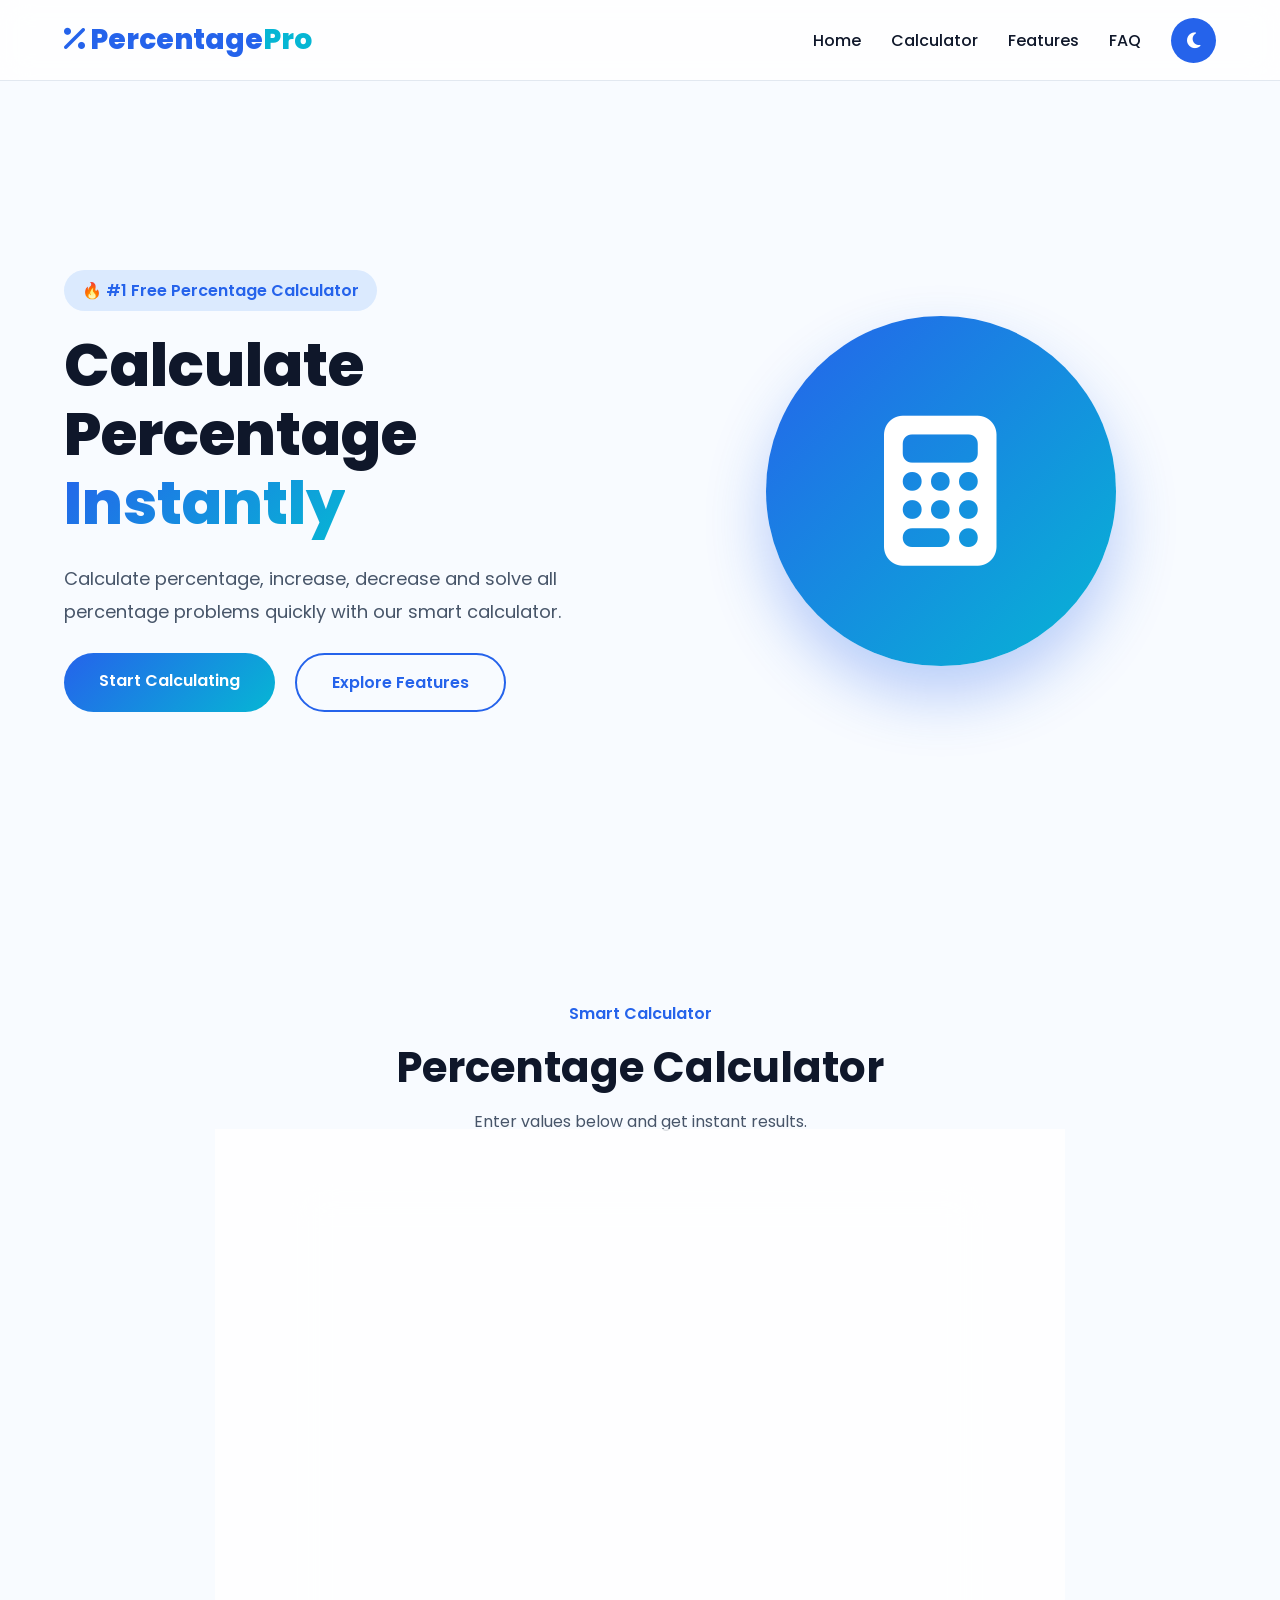
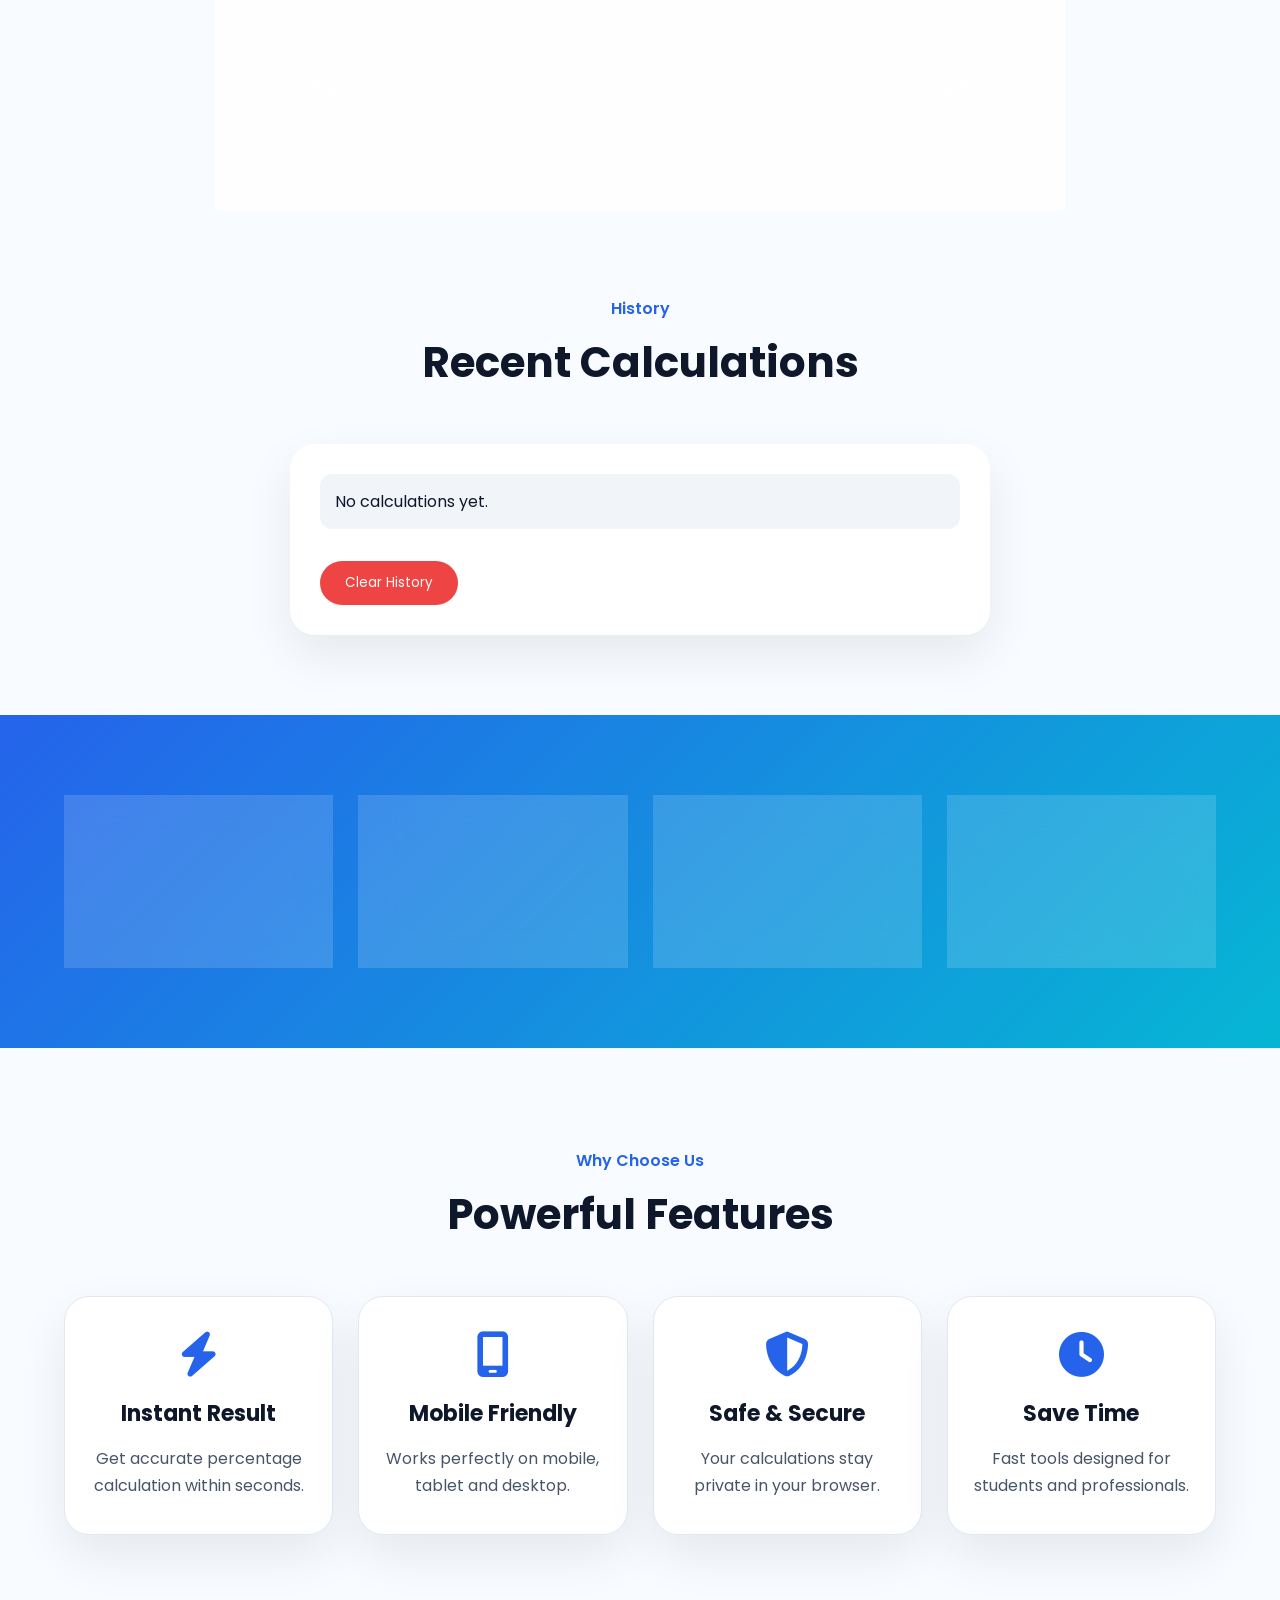
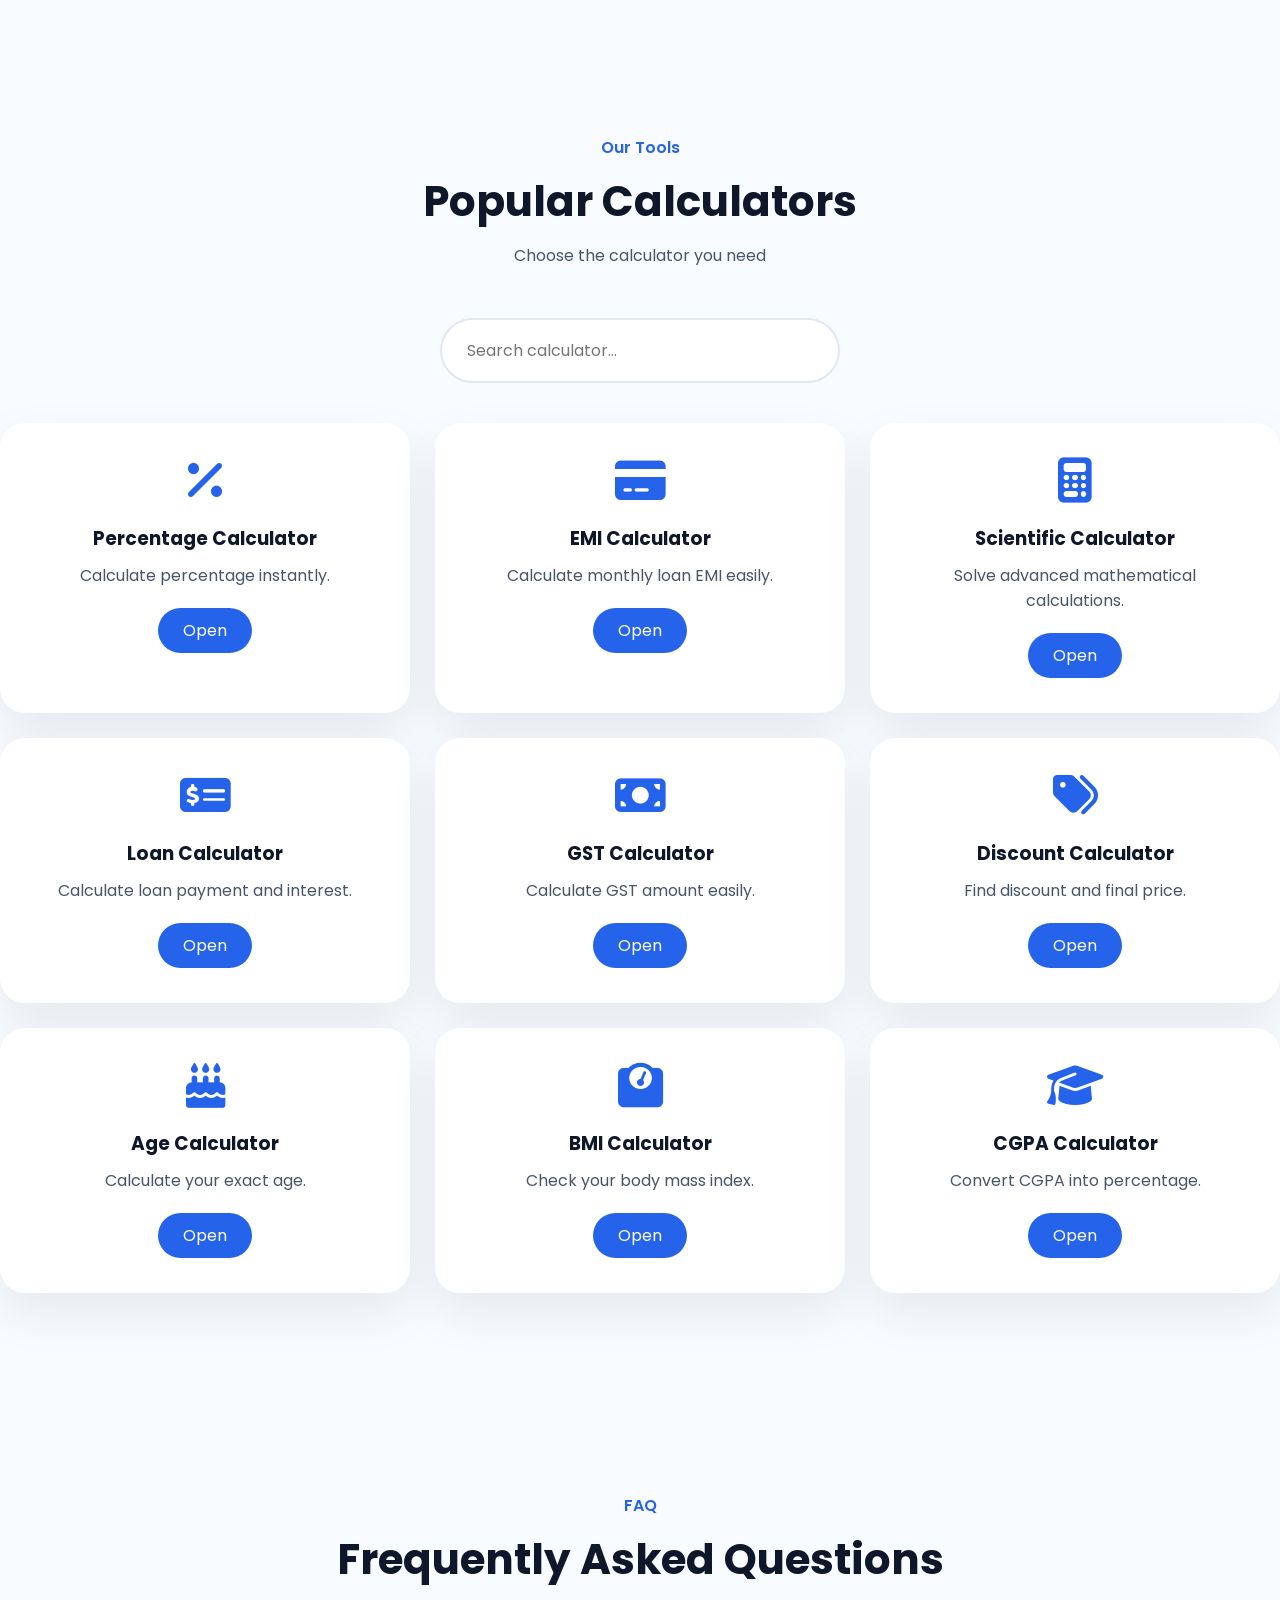
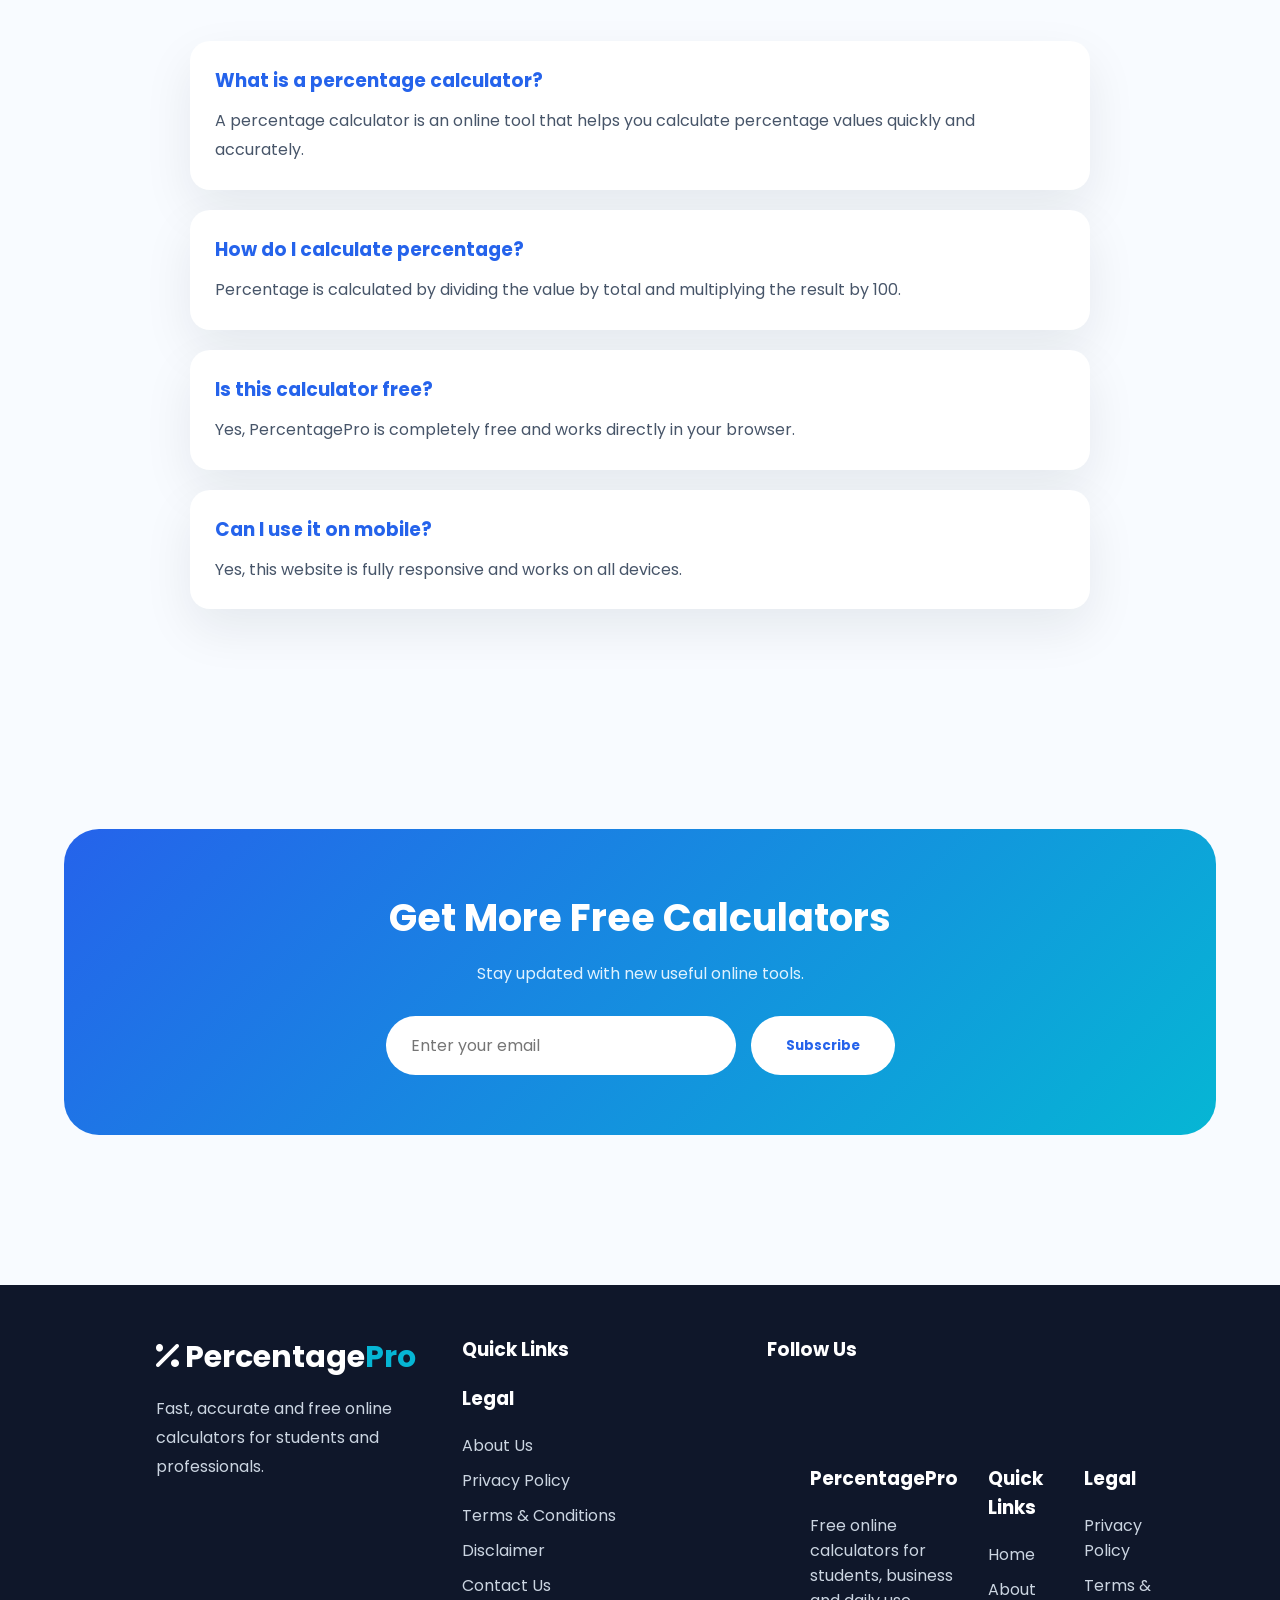
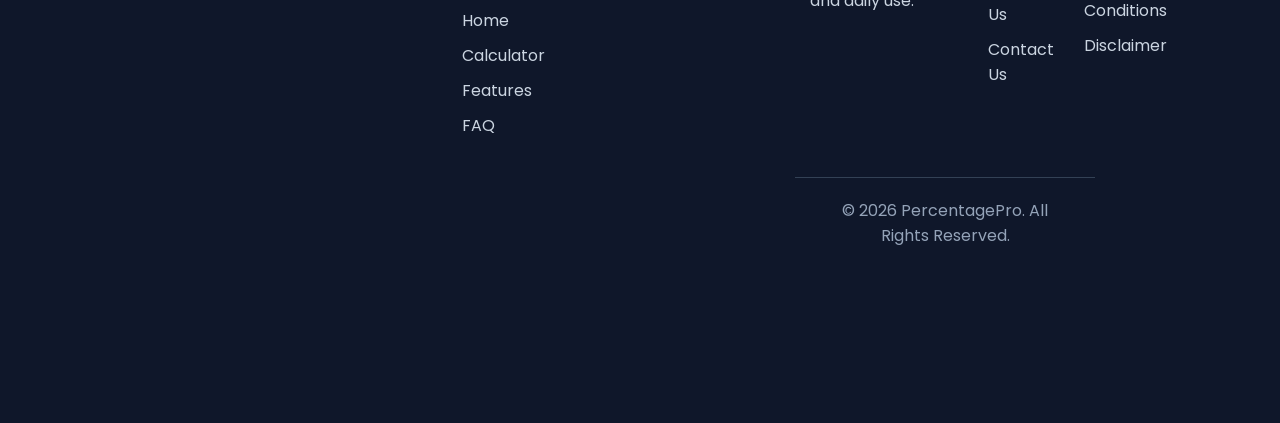
==== index.html @ 2018b249 "Add files via upload" ====
<!DOCTYPE html>
<html lang="en">

<head>
<meta property="og:title" content="PercentagePro - Free Online Calculators">


<meta property="og:description" content="Calculate percentage, GST, EMI, BMI, Age and more online calculators for free.">


<meta property="og:type" content="website">


<meta property="og:url" content="https://yourwebsite.com">


<meta property="og:image" content="logo.png">
<meta charset="UTF-8">

<meta name="viewport" content="width=device-width, initial-scale=1.0">

<title>
Percentage Calculator Pro - Calculate Percentage Easily
</title>

<meta name="description" content="Free online calculators including Percentage Calculator, GST Calculator, EMI Calculator, BMI Calculator, Age Calculator and more. Calculate instantly with PercentagePro.">


<meta name="keywords" content="percentage calculator, gst calculator, discount calculator, age calculator, bmi calculator, cgpa calculator, emi calculator, loan calculator">


<meta name="author" content="PercentagePro">


<meta name="robots" content="index, follow">

<meta name="description" content="
Free online percentage calculator to calculate percentage,
increase, decrease and more. Fast, accurate and easy to use.
">

<meta name="keywords" content="
percentage calculator,
percentage increase calculator,
percentage decrease calculator,
marks percentage calculator
">

<link rel="stylesheet" href="style.css">


<!-- Font Awesome -->

<link rel="stylesheet"
href="https://cdnjs.cloudflare.com/ajax/libs/font-awesome/6.7.2/css/all.min.css">


</head>


<body>


<!-- ======================
        NAVBAR
======================= -->


<header>

<nav class="navbar">


<div class="logo">

<i class="fa-solid fa-percent"></i>

Percentage<span>Pro</span>

</div>


<div class="nav-links">

<a href="#home">Home</a>

<a href="#calculator">Calculator</a>

<a href="#features">Features</a>

<a href="#faq">FAQ</a>


<button id="themeBtn">

<i class="fa-solid fa-moon"></i>

</button>


</div>


</nav>

</header>



<!-- ======================
        HERO
======================= -->


<section class="hero" id="home">


<div class="hero-content">


<div class="badge">

🔥 #1 Free Percentage Calculator

</div>


<h1>

Calculate Percentage
<span>
Instantly
</span>

</h1>


<p>

Calculate percentage, increase, decrease and
solve all percentage problems quickly with our
smart calculator.

</p>


<div class="hero-buttons">


<a href="#calculator" class="primary-btn">

Start Calculating

</a>


<a href="#features" class="secondary-btn">

Explore Features

</a>


</div>


</div>



<div class="hero-image">


<div class="calculator-icon">

<i class="fa-solid fa-calculator"></i>

</div>


</div>


</section>

<!-- ======================
        CALCULATOR SECTION
======================= -->


<section class="calculator-section" id="calculator">


<div class="section-title">

<span>
Smart Calculator
</span>

<h2>
Percentage Calculator
</h2>

<p>
Enter values below and get instant results.
</p>

</div>



<div class="calculator-card">


<div class="input-box">


<label>
What is
</label>


<input type="number" id="percent" placeholder="Enter percentage">


<label>
% of
</label>


<input type="number" id="number" placeholder="Enter number">


</div>



<div class="calc-buttons">


<button id="calculateBtn">

Calculate

</button>


<button id="clearBtn">

Clear

</button>


</div>



<div class="result-box">


<h3>
Your Result
</h3>


<div id="result">

0

</div>


<div class="result-actions">


<button id="copyBtn">

<i class="fa-solid fa-copy"></i>

Copy

</button>


<button id="shareBtn">

<i class="fa-solid fa-share-nodes"></i>

Share

</button>


</div>


</div>


</div>


</section>


<section class="history-section">

    <div class="section-title">

        <span>History</span>

        <h2>Recent Calculations</h2>

    </div>


    <div class="history-box">

        <ul id="historyList">
            <li>No calculations yet.</li>
        </ul>


        <button id="clearHistoryBtn">
            Clear History
        </button>

    </div>

</section>


<!-- ======================
        STATS SECTION
======================= -->


<section class="stats">


<div class="stats-container">


<div class="stat-card">


<h2>
1M+
</h2>

<p>
Calculations Done
</p>


</div>




<div class="stat-card">


<h2>
99.9%
</h2>


<p>
Accuracy
</p>


</div>





<div class="stat-card">


<h2>
24/7
</h2>


<p>
Available
</p>


</div>



<div class="stat-card">


<h2>
100%
</h2>


<p>
Free
</p>


</div>


</div>


</section>





<!-- ======================
        FEATURES
======================= -->


<section class="features" id="features">


<div class="section-title">


<span>
Why Choose Us
</span>


<h2>
Powerful Features
</h2>


</div>




<div class="feature-grid">


<div class="feature-card">


<i class="fa-solid fa-bolt"></i>


<h3>
Instant Result
</h3>


<p>
Get accurate percentage calculation within seconds.
</p>


</div>





<div class="feature-card">


<i class="fa-solid fa-mobile-screen"></i>


<h3>
Mobile Friendly
</h3>


<p>
Works perfectly on mobile, tablet and desktop.
</p>


</div>





<div class="feature-card">


<i class="fa-solid fa-shield-halved"></i>


<h3>
Safe & Secure
</h3>


<p>
Your calculations stay private in your browser.
</p>


</div>




<div class="feature-card">


<i class="fa-solid fa-clock"></i>


<h3>
Save Time
</h3>


<p>
Fast tools designed for students and professionals.
</p>


</div>


</div>


</section>

<section class="tools-section">

<div class="section-title">

<span>Our Tools</span>

<h2>Popular Calculators</h2>

<p>Choose the calculator you need</p>

</div>


<div class="search-box">

<input 
type="text" 
id="searchInput"
placeholder="Search calculator..."
>


</div>



<div class="calculator-grid">


<div class="tool-card">

<i class="fa-solid fa-percent"></i>

<h3>Percentage Calculator</h3>

<p>Calculate percentage instantly.</p>

<a href="index.html">Open</a>

</div>

<!-- EMI Calculator -->

<div class="tool-card">

<i class="fa-solid fa-credit-card"></i>

<h3>
EMI Calculator
</h3>

<p>
Calculate monthly loan EMI easily.
</p>

<a href="emi.html">
Open
</a>

</div>



<!-- Scientific Calculator -->

<div class="tool-card">

<i class="fa-solid fa-calculator"></i>

<h3>
Scientific Calculator
</h3>

<p>
Solve advanced mathematical calculations.
</p>

<a href="scientific.html">
Open
</a>

</div>




<!-- Loan Calculator -->

<div class="tool-card">

<i class="fa-solid fa-money-check-dollar"></i>

<h3>
Loan Calculator
</h3>

<p>
Calculate loan payment and interest.
</p>

<a href="loan.html">
Open
</a>

</div>


<div class="tool-card">

<i class="fa-solid fa-money-bill"></i>

<h3>GST Calculator</h3>

<p>Calculate GST amount easily.</p>

<a href="gst.html">Open</a>

</div>



<div class="tool-card">

<i class="fa-solid fa-tags"></i>

<h3>Discount Calculator</h3>

<p>Find discount and final price.</p>

<a href="discount.html">Open</a>

</div>



<div class="tool-card">

<i class="fa-solid fa-cake-candles"></i>

<h3>Age Calculator</h3>

<p>Calculate your exact age.</p>

<a href="https://karan86512.github.io/Age-Calculator-Pro/">Open</a>

</div>



<div class="tool-card">

<i class="fa-solid fa-weight-scale"></i>

<h3>BMI Calculator</h3>

<p>Check your body mass index.</p>

<a href="bmi.html">Open</a>

</div>



<div class="tool-card">

<i class="fa-solid fa-graduation-cap"></i>

<h3>CGPA Calculator</h3>

<p>Convert CGPA into percentage.</p>

<a href="cgpa.html">Open</a>

</div>


</div>


</section>
<!-- ======================
        FAQ SECTION
======================= -->

<section class="faq" id="faq">


<div class="section-title">

<span>
FAQ
</span>

<h2>
Frequently Asked Questions
</h2>

</div>



<div class="faq-container">


<div class="faq-item">

<h3>
What is a percentage calculator?
</h3>

<p>
A percentage calculator is an online tool that helps you
calculate percentage values quickly and accurately.
</p>

</div>




<div class="faq-item">

<h3>
How do I calculate percentage?
</h3>

<p>
Percentage is calculated by dividing the value by total
and multiplying the result by 100.
</p>

</div>




<div class="faq-item">

<h3>
Is this calculator free?
</h3>

<p>
Yes, PercentagePro is completely free and works directly
in your browser.
</p>

</div>




<div class="faq-item">

<h3>
Can I use it on mobile?
</h3>

<p>
Yes, this website is fully responsive and works on all devices.
</p>

</div>


</div>


</section>





<!-- ======================
        NEWSLETTER
======================= -->


<section class="newsletter">


<div class="newsletter-box">


<h2>
Get More Free Calculators
</h2>


<p>
Stay updated with new useful online tools.
</p>


<div class="newsletter-form">


<input type="email" placeholder="Enter your email">


<button>
Subscribe
</button>


</div>


</div>


</section>





<!-- ======================
        FOOTER
======================= -->


<footer>


<div class="footer-container">



<div class="footer-brand">


<h2>

<i class="fa-solid fa-percent"></i>

Percentage<span>Pro</span>

</h2>


<p>

Fast, accurate and free online calculators
for students and professionals.

</p>


</div>





<div class="footer-links">


<h3>
Quick Links
</h3>

<div class="footer-links">

<h3>
Legal
</h3>

<a href="about.html">
About Us
</a>

<a href="privacy.html">
Privacy Policy
</a>

<a href="terms.html">
Terms & Conditions
</a>

<a href="disclaimer.html">
Disclaimer
</a>

<a href="contact.html">
Contact Us
</a>

</div>

<a href="#home">
Home
</a>


<a href="#calculator">
Calculator
</a>


<a href="#features">
Features
</a>


<a href="#faq">
FAQ
</a>


</div>





<div class="footer-links">


<h3>
Follow Us
</h3>


<footer>


<div class="footer-container">


<div class="footer-about">


<h3>
PercentagePro
</h3>


<p>
Free online calculators for students,
business and daily use.
</p>


</div>




<div class="footer-links">


<h3>
Quick Links
</h3>


<a href="index.html">
Home
</a>


<a href="about.html">
About Us
</a>


<a href="contact.html">
Contact Us
</a>


</div>




<div class="footer-links">


<h3>
Legal
</h3>


<a href="privacy.html">
Privacy Policy
</a>


<a href="terms.html">
Terms & Conditions
</a>


<a href="disclaimer.html">
Disclaimer
</a>


</div>



</div>




<div class="copyright">


<p>

© 2026 PercentagePro. All Rights Reserved.

</p>


</div>



</footer>





<script src="script.js"></script>


</body>

</html>
---- style.css ----
/* ===================================
   PercentagePro V2
   Premium Style Sheet
=================================== */


/* Google Font */

@import url('https://fonts.googleapis.com/css2?family=Poppins:wght@400;500;600;700;800&display=swap');



/* Reset */

*{

    margin:0;
    padding:0;
    box-sizing:border-box;
    font-family:'Poppins',sans-serif;

}



html{

    scroll-behavior:smooth;

}



body{

    background:#f8fbff;
    color:#0f172a;
    overflow-x:hidden;

}



:root{

    --primary:#2563eb;
    --secondary:#06b6d4;
    --accent:#8b5cf6;

    --dark:#0f172a;

    --white:#ffffff;

    --light:#f8fbff;

    --text:#475569;

    --shadow:
    0 20px 50px rgba(15,23,42,.08);

}



/* Container */

.navbar,
.hero,
.calculator-section,
.stats-container,
.features,
.faq,
.newsletter,
.footer-container{

    width:90%;
    max-width:1200px;
    margin:auto;

}



/* Links */

a{

    text-decoration:none;

}



/* ===============================
        NAVBAR
================================ */


header{

    position:sticky;
    top:0;
    z-index:999;

    background:rgba(255,255,255,.8);

    backdrop-filter:blur(15px);

    border-bottom:1px solid #e2e8f0;

}



.navbar{

    height:80px;

    display:flex;

    justify-content:space-between;

    align-items:center;

}



.logo{

    font-size:28px;

    font-weight:800;

    color:var(--primary);

}



.logo span{

    color:var(--secondary);

}



.nav-links{

    display:flex;

    align-items:center;

    gap:30px;

}



.nav-links a{

    color:var(--dark);

    font-weight:500;

    transition:.3s;

}



.nav-links a:hover{

    color:var(--primary);

}



#themeBtn{

    width:45px;

    height:45px;

    border-radius:50%;

    border:none;

    background:var(--primary);

    color:white;

    cursor:pointer;

    font-size:18px;

}



/* ===============================
        HERO SECTION
================================ */


.hero{

    min-height:calc(100vh - 80px);

    display:grid;

    grid-template-columns:1fr 1fr;

    align-items:center;

    gap:50px;

}



.badge{

    display:inline-block;

    padding:8px 18px;

    background:#dbeafe;

    color:var(--primary);

    border-radius:50px;

    font-weight:600;

    margin-bottom:20px;

}



.hero h1{

    font-size:60px;

    line-height:1.15;

    font-weight:800;

}



.hero h1 span{

    background:linear-gradient(
        135deg,
        var(--primary),
        var(--secondary)
    );

    -webkit-background-clip:text;

    color:transparent;

}



.hero p{

    margin:25px 0;

    color:var(--text);

    font-size:18px;

    line-height:1.8;

}



.hero-buttons{

    display:flex;

    gap:20px;

}



.primary-btn,
.secondary-btn{

    padding:15px 35px;

    border-radius:50px;

    font-weight:600;

    transition:.3s;

}



.primary-btn{

    background:linear-gradient(
        135deg,
        var(--primary),
        var(--secondary)
    );

    color:white;

}



.secondary-btn{

    border:2px solid var(--primary);

    color:var(--primary);

}



.primary-btn:hover,
.secondary-btn:hover{

    transform:translateY(-5px);

}



/* Calculator Icon */


.calculator-icon{

    width:350px;

    height:350px;

    margin:auto;

    border-radius:50%;

    display:flex;

    align-items:center;

    justify-content:center;

    background:
    linear-gradient(
        135deg,
        #2563eb,
        #06b6d4
    );

    box-shadow:
    0 30px 60px rgba(37,99,235,.3);

    animation:float 4s infinite ease-in-out;

}



.calculator-icon i{

    font-size:150px;

    color:white;

}



@keyframes float{

    50%{

        transform:translateY(-20px);

    }

}


/* ===================================
      CALCULATOR SECTION
=================================== */


.calculator-section{

    padding:100px 0;

}



.section-title{

    text-align:center;

    margin-bottom:50px;

}



.section-title span{

    color:var(--primary);

    font-weight:600;

}



.section-title h2{

    font-size:42px;

    margin:10px 0;

}



.section-title p{

    color:var(--text);

}





/* Calculator Card */


.calculator-card{

    max-width:700px;

    margin:auto;

    padding:40px;

    background:rgba(255,255,255,.8);

    backdrop-filter:blur(20px);

    border-radius:30px;

    box-shadow:var(--shadow);

    border:1px solid #e2e8f0;

}





.input-box{

    display:flex;

    align-items:center;

    gap:15px;

    flex-wrap:wrap;

}



.input-box label{

    font-size:18px;

    font-weight:600;

}





.input-box input{

    flex:1;

    min-width:200px;

    padding:18px;

    border-radius:15px;

    border:2px solid #e2e8f0;

    outline:none;

    font-size:16px;

    transition:.3s;

}





.input-box input:focus{

    border-color:var(--primary);

    box-shadow:0 0 0 4px rgba(37,99,235,.15);

}





/* Calculator Buttons */


.calc-buttons{

    display:flex;

    gap:20px;

    margin-top:30px;

}



.calc-buttons button{

    flex:1;

    padding:16px;

    border:none;

    border-radius:15px;

    font-size:16px;

    font-weight:600;

    cursor:pointer;

    transition:.3s;

}





#calculateBtn{

    background:linear-gradient(
        135deg,
        var(--primary),
        var(--secondary)
    );

    color:white;

}





#clearBtn{

    background:#e2e8f0;

    color:var(--dark);

}





.calc-buttons button:hover{

    transform:translateY(-4px);

}





/* ===============================
        RESULT BOX
================================ */


.result-box{

    margin-top:40px;

    text-align:center;

    padding:30px;

    background:#f1f8ff;

    border-radius:25px;

}





.result-box h3{

    color:var(--text);

    margin-bottom:15px;

}





#result{

    font-size:55px;

    font-weight:800;

    color:var(--primary);

}





/* Result Buttons */


.result-actions{

    display:flex;

    justify-content:center;

    gap:15px;

    margin-top:25px;

}





.result-actions button{

    padding:13px 25px;

    border:none;

    border-radius:50px;

    color:white;

    font-weight:600;

    cursor:pointer;

    transition:.3s;

}





#copyBtn{

    background:#2563eb;

}





#shareBtn{

    background:#22c55e;

}





.result-actions button:hover{

    transform:translateY(-5px);

    box-shadow:0 10px 25px rgba(0,0,0,.15);

}





/* ===============================
        STATS SECTION
================================ */


.stats{

    padding:80px 0;

    background:
    linear-gradient(
        135deg,
        #2563eb,
        #06b6d4
    );

}



.stats-container{

    display:grid;

    grid-template-columns:
    repeat(4,1fr);

    gap:25px;

}





.stat-card{

    text-align:center;

    color:white;

    padding:35px;

    background:rgba(255,255,255,.15);

    backdrop-filter:blur(15px);

    border-radius:25px;

}





.stat-card h2{

    font-size:45px;

}





.stat-card p{

    margin-top:10px;

    color:#e0f2fe;

}

/* ===================================
        FEATURES SECTION
=================================== */


.features{

    padding:100px 0;

}



.feature-grid{

    display:grid;

    grid-template-columns:
    repeat(4,1fr);

    gap:25px;

}





.feature-card{

    background:white;

    padding:35px 25px;

    text-align:center;

    border-radius:25px;

    box-shadow:var(--shadow);

    transition:.35s;

    border:1px solid #e2e8f0;

}





.feature-card:hover{

    transform:translateY(-10px);

}





.feature-card i{

    font-size:45px;

    color:var(--primary);

    margin-bottom:20px;

}





.feature-card h3{

    margin-bottom:15px;

    font-size:22px;

}





.feature-card p{

    color:var(--text);

    line-height:1.7;

}





/* ===================================
        FAQ SECTION
=================================== */


.faq{

    padding:100px 0;

    background:#f8fbff;

}





.faq-container{

    max-width:900px;

    margin:auto;

}





.faq-item{

    background:white;

    padding:25px;

    margin-bottom:20px;

    border-radius:20px;

    box-shadow:var(--shadow);

    transition:.3s;

}





.faq-item:hover{

    transform:translateX(8px);

}





.faq-item h3{

    color:var(--primary);

    margin-bottom:12px;

}





.faq-item p{

    color:var(--text);

    line-height:1.8;

}





/* ===================================
        NEWSLETTER
=================================== */


.newsletter{

    padding:100px 0;

}





.newsletter-box{

    background:

    linear-gradient(
        135deg,
        #2563eb,
        #06b6d4
    );

    color:white;

    padding:60px;

    border-radius:35px;

    text-align:center;

}





.newsletter-box h2{

    font-size:38px;

    margin-bottom:15px;

}





.newsletter-box p{

    margin-bottom:30px;

    color:#e0f2fe;

}





.newsletter-form{

    display:flex;

    justify-content:center;

    gap:15px;

    flex-wrap:wrap;

}





.newsletter-form input{

    width:350px;

    max-width:100%;

    padding:17px 25px;

    border:none;

    border-radius:50px;

    outline:none;

    font-size:16px;

}





.newsletter-form button{

    padding:17px 35px;

    border:none;

    border-radius:50px;

    background:white;

    color:var(--primary);

    font-weight:700;

    cursor:pointer;

}





.newsletter-form button:hover{

    transform:translateY(-3px);

}

/* ===================================
        FOOTER
=================================== */


footer{

    background:#0f172a;

    color:white;

    padding-top:70px;

}



.footer-container{

    display:grid;

    grid-template-columns:
    repeat(3,1fr);

    gap:40px;

    padding-bottom:50px;

}





.footer-brand h2{

    font-size:30px;

    margin-bottom:15px;

}



.footer-brand span{

    color:#06b6d4;

}



.footer-brand p{

    color:#cbd5e1;

    line-height:1.8;

}





.footer-links h3{

    margin-bottom:20px;

}





.footer-links a{

    display:block;

    color:#cbd5e1;

    margin-bottom:12px;

    transition:.3s;

}





.footer-links a:hover{

    color:white;

    transform:translateX(5px);

}





.social{

    display:flex;

    gap:15px;

}





.social a{

    width:45px;

    height:45px;

    border-radius:50%;

    display:flex;

    align-items:center;

    justify-content:center;

    background:#1e293b;

    color:white;

    transition:.3s;

}





.social a:hover{

    background:var(--primary);

    transform:translateY(-5px);

}





.copyright{

    text-align:center;

    padding:25px;

    border-top:1px solid #1e293b;

    color:#94a3b8;

}





/* ===================================
        DARK MODE
=================================== */


body.dark{

    background:#020617;

    color:white;

}



body.dark header{

    background:rgba(2,6,23,.85);

}



body.dark .nav-links a{

    color:white;

}



body.dark .calculator-card,

body.dark .feature-card,

body.dark .faq-item{

    background:#1e293b;

    border-color:#334155;

}



body.dark .section-title h2,

body.dark .feature-card h3,

body.dark .faq-item h3{

    color:white;

}



body.dark .feature-card p,

body.dark .faq-item p{

    color:#cbd5e1;

}



body.dark .result-box{

    background:#172554;

}



body.dark input{

    background:#0f172a;

    color:white;

    border-color:#334155;

}





/* ===================================
        RESPONSIVE DESIGN
=================================== */


@media(max-width:1000px){


.hero{

    grid-template-columns:1fr;

    text-align:center;

}



.hero-buttons{

    justify-content:center;

}



.feature-grid{

    grid-template-columns:
    repeat(2,1fr);

}



.stats-container{

    grid-template-columns:
    repeat(2,1fr);

}


.footer-container{

    grid-template-columns:1fr 1fr;

}



}





@media(max-width:650px){



.navbar{

    height:auto;

    padding:20px 0;

    flex-direction:column;

    gap:20px;

}



.nav-links{

    flex-wrap:wrap;

    justify-content:center;

}



.hero h1{

    font-size:38px;

}



.calculator-icon{

    width:250px;

    height:250px;

}



.calculator-icon i{

    font-size:100px;

}



.input-box{

    flex-direction:column;

}



.input-box input{

    width:100%;

}



.calc-buttons{

    flex-direction:column;

}



#result{

    font-size:40px;

}



.feature-grid,

.stats-container,

.footer-container{

    grid-template-columns:1fr;

}



.newsletter-box{

    padding:35px 20px;

}



.newsletter-box h2{

    font-size:28px;

}


}

.history-section{

    padding:80px 0;

}


.history-box{

    max-width:700px;

    margin:auto;

    background:white;

    padding:30px;

    border-radius:25px;

    box-shadow:var(--shadow);

}


#historyList{

    list-style:none;

}


#historyList li{

    padding:15px;

    margin-bottom:12px;

    background:#f1f5f9;

    border-radius:12px;

}


#clearHistoryBtn{

    margin-top:20px;

    padding:12px 25px;

    border:none;

    border-radius:50px;

    background:#ef4444;

    color:white;

    cursor:pointer;

}

.tools-section{

    padding:100px 0;

}


.search-box{

    text-align:center;

    margin-bottom:40px;

}


#searchInput{

    width:400px;

    max-width:90%;

    padding:18px 25px;

    border-radius:50px;

    border:2px solid #e2e8f0;

    outline:none;

    font-size:16px;

}



.calculator-grid{

    display:grid;

    grid-template-columns:
    repeat(3,1fr);

    gap:25px;

}



.tool-card{

    background:white;

    padding:35px;

    text-align:center;

    border-radius:25px;

    box-shadow:var(--shadow);

    transition:.3s;

}



.tool-card:hover{

    transform:translateY(-10px);

}



.tool-card i{

    font-size:45px;

    color:var(--primary);

}



.tool-card h3{

    margin:20px 0 10px;

}



.tool-card p{

    color:var(--text);

}



.tool-card a{

    display:inline-block;

    margin-top:20px;

    padding:10px 25px;

    border-radius:50px;

    background:var(--primary);

    color:white;

}

select{

    flex:1;

    min-width:200px;

    padding:18px;

    border-radius:15px;

    border:2px solid #e2e8f0;

    font-size:16px;

}


.result-box p{

    font-size:20px;

    margin:15px;

    color:var(--text);

}


.result-box span{

    font-weight:700;

    color:var(--primary);

}

.result-box p{

    margin:15px 0;

    font-size:20px;

}


.result-box span{

    color:var(--primary);

    font-weight:700;

}

#ageResult{

    font-size:30px;

    font-weight:700;

    color:var(--primary);

}

#bmiResult{

    font-size:55px;

    font-weight:800;

    color:var(--primary);

}


#bmiStatus{

    font-size:20px;

    font-weight:600;

}

#percentageResult{

    font-size:45px;

    font-weight:800;

    color:var(--primary);

}

.result-box p{

    font-size:20px;

    margin:15px 0;

}


.result-box span{

    color:var(--primary);

    font-weight:700;

}

.scientific-card{

    max-width:420px;

    margin:auto;

    background:white;

    padding:30px;

    border-radius:25px;

    box-shadow:var(--shadow);

}



#display{

    width:100%;

    padding:20px;

    font-size:30px;

    margin-bottom:20px;

    border-radius:15px;

    border:2px solid #e2e8f0;

    text-align:right;

}



.scientific-buttons{

    display:grid;

    grid-template-columns:repeat(4,1fr);

    gap:15px;

}



.scientific-buttons button{

    padding:18px;

    border:none;

    border-radius:15px;

    background:#2563eb;

    color:white;

    font-size:18px;

    cursor:pointer;

}



.scientific-buttons button:hover{

    transform:scale(1.05);

}

.result-box span{

    color:var(--primary);

    font-weight:700;

}

footer{

    background:#0f172a;

    color:white;

    padding:50px 8%;

    margin-top:50px;

}



.footer-container{

    display:grid;

    grid-template-columns:
    repeat(3,1fr);

    gap:30px;

}



.footer-links a{

    display:block;

    color:#cbd5e1;

    margin:10px 0;

}



.footer-links a:hover{

    color:white;

}



.footer-about p{

    color:#cbd5e1;

}



.copyright{

    text-align:center;

    margin-top:30px;

    padding-top:20px;

    border-top:1px solid #334155;

}

@media(max-width:768px){

.footer-container{

    grid-template-columns:1fr;

}


.nav-links{

    flex-direction:column;

}

}
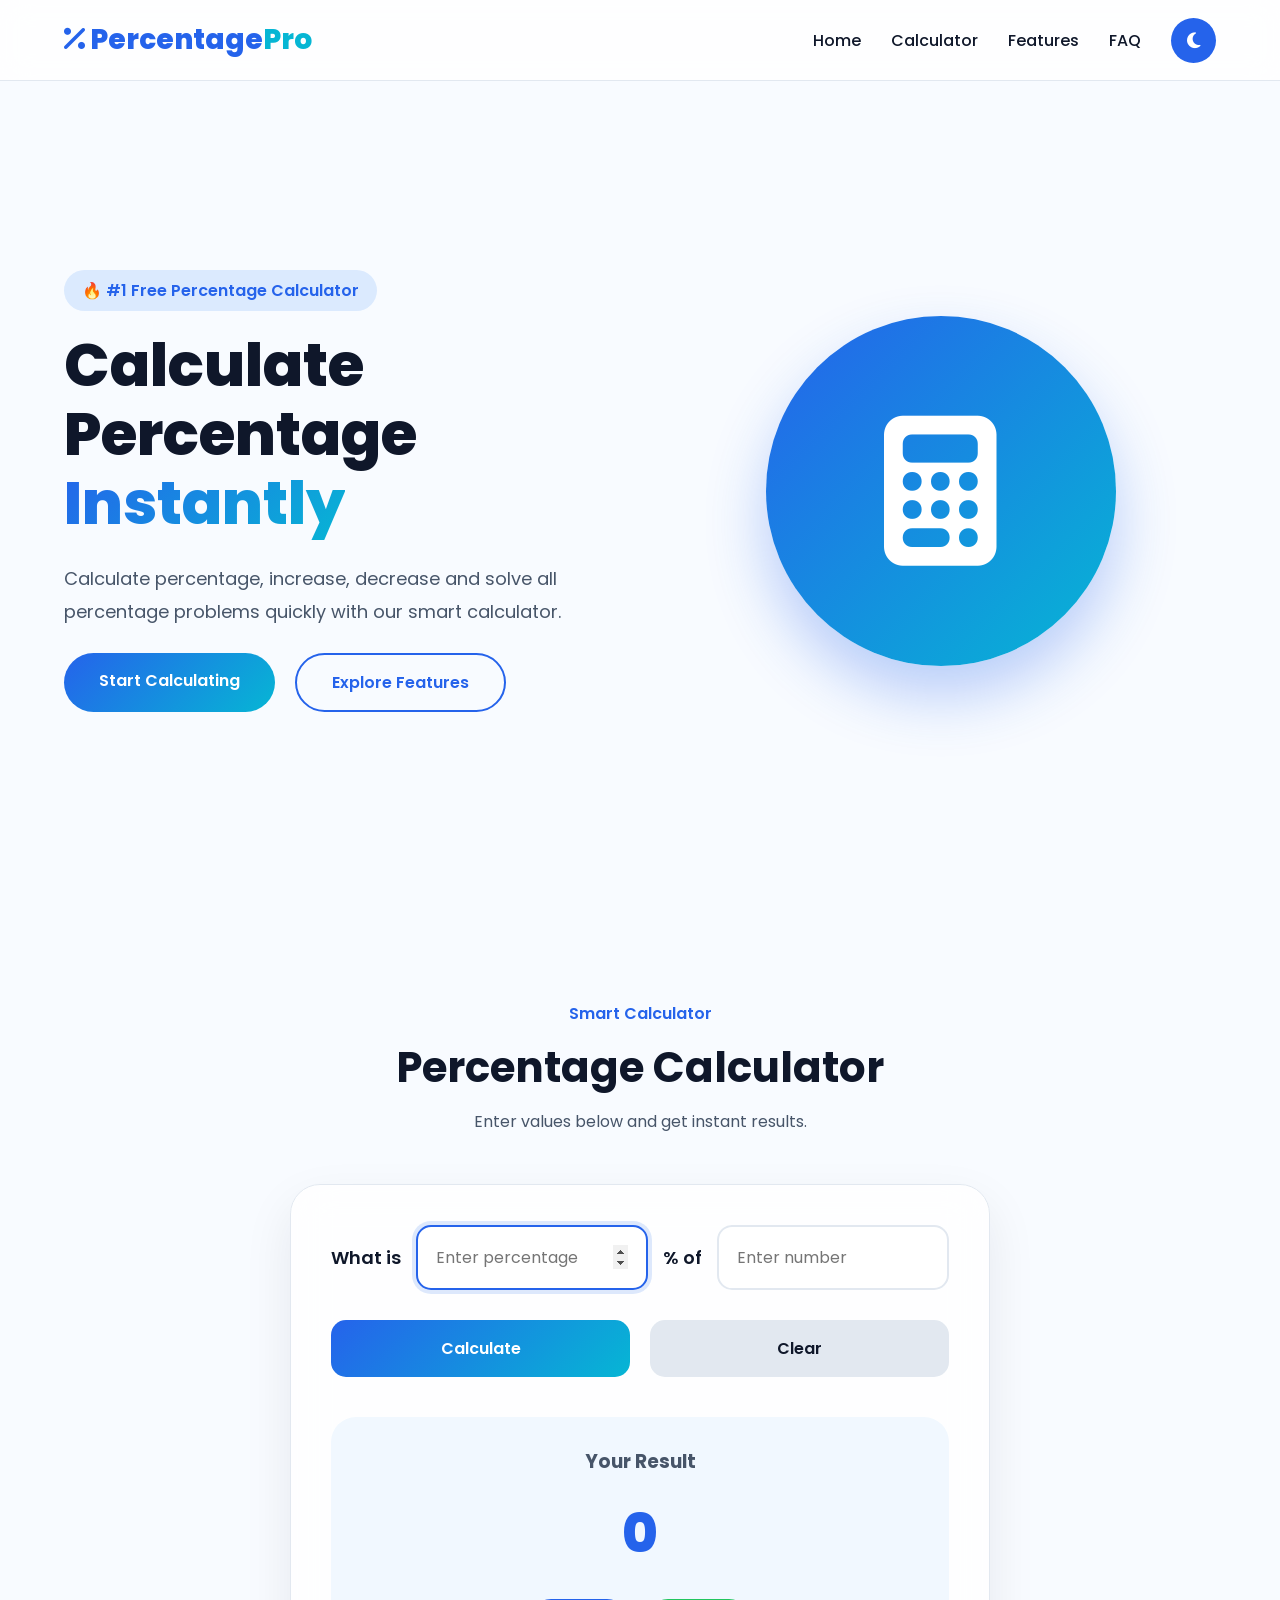
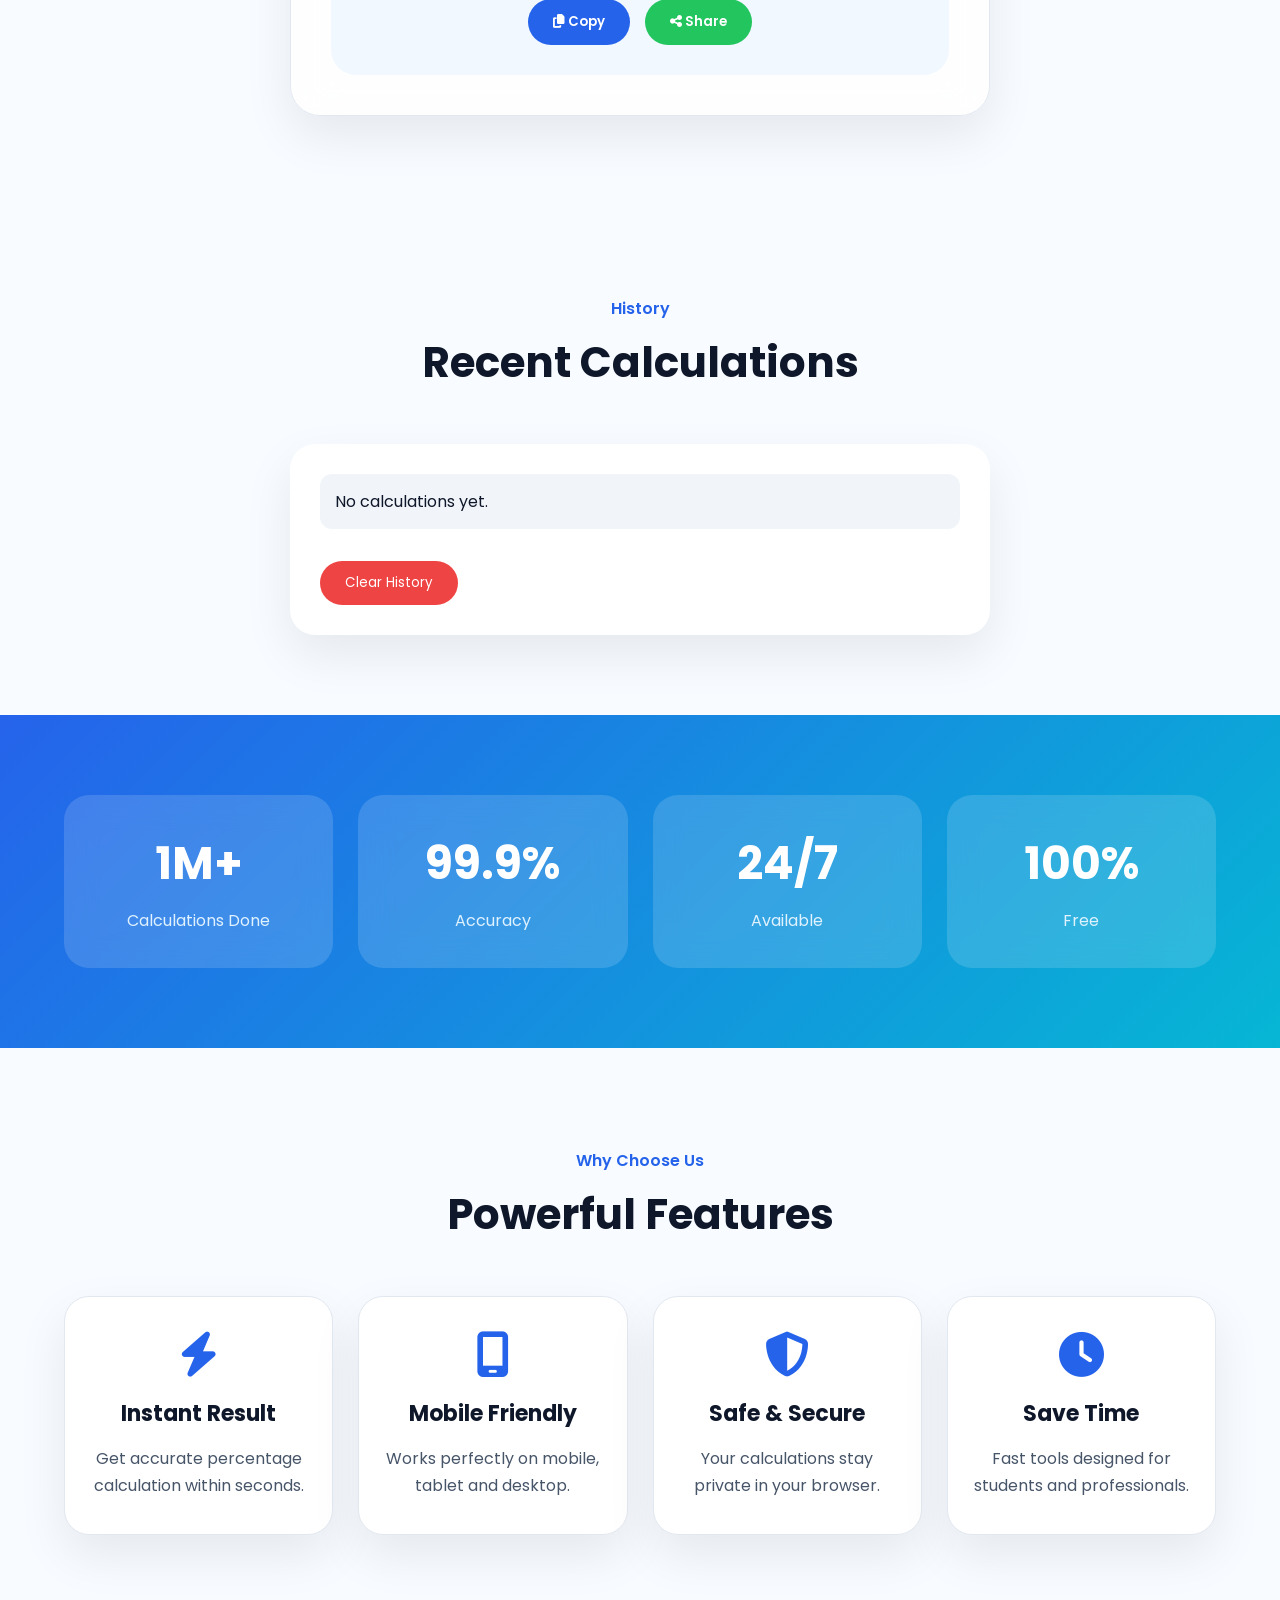
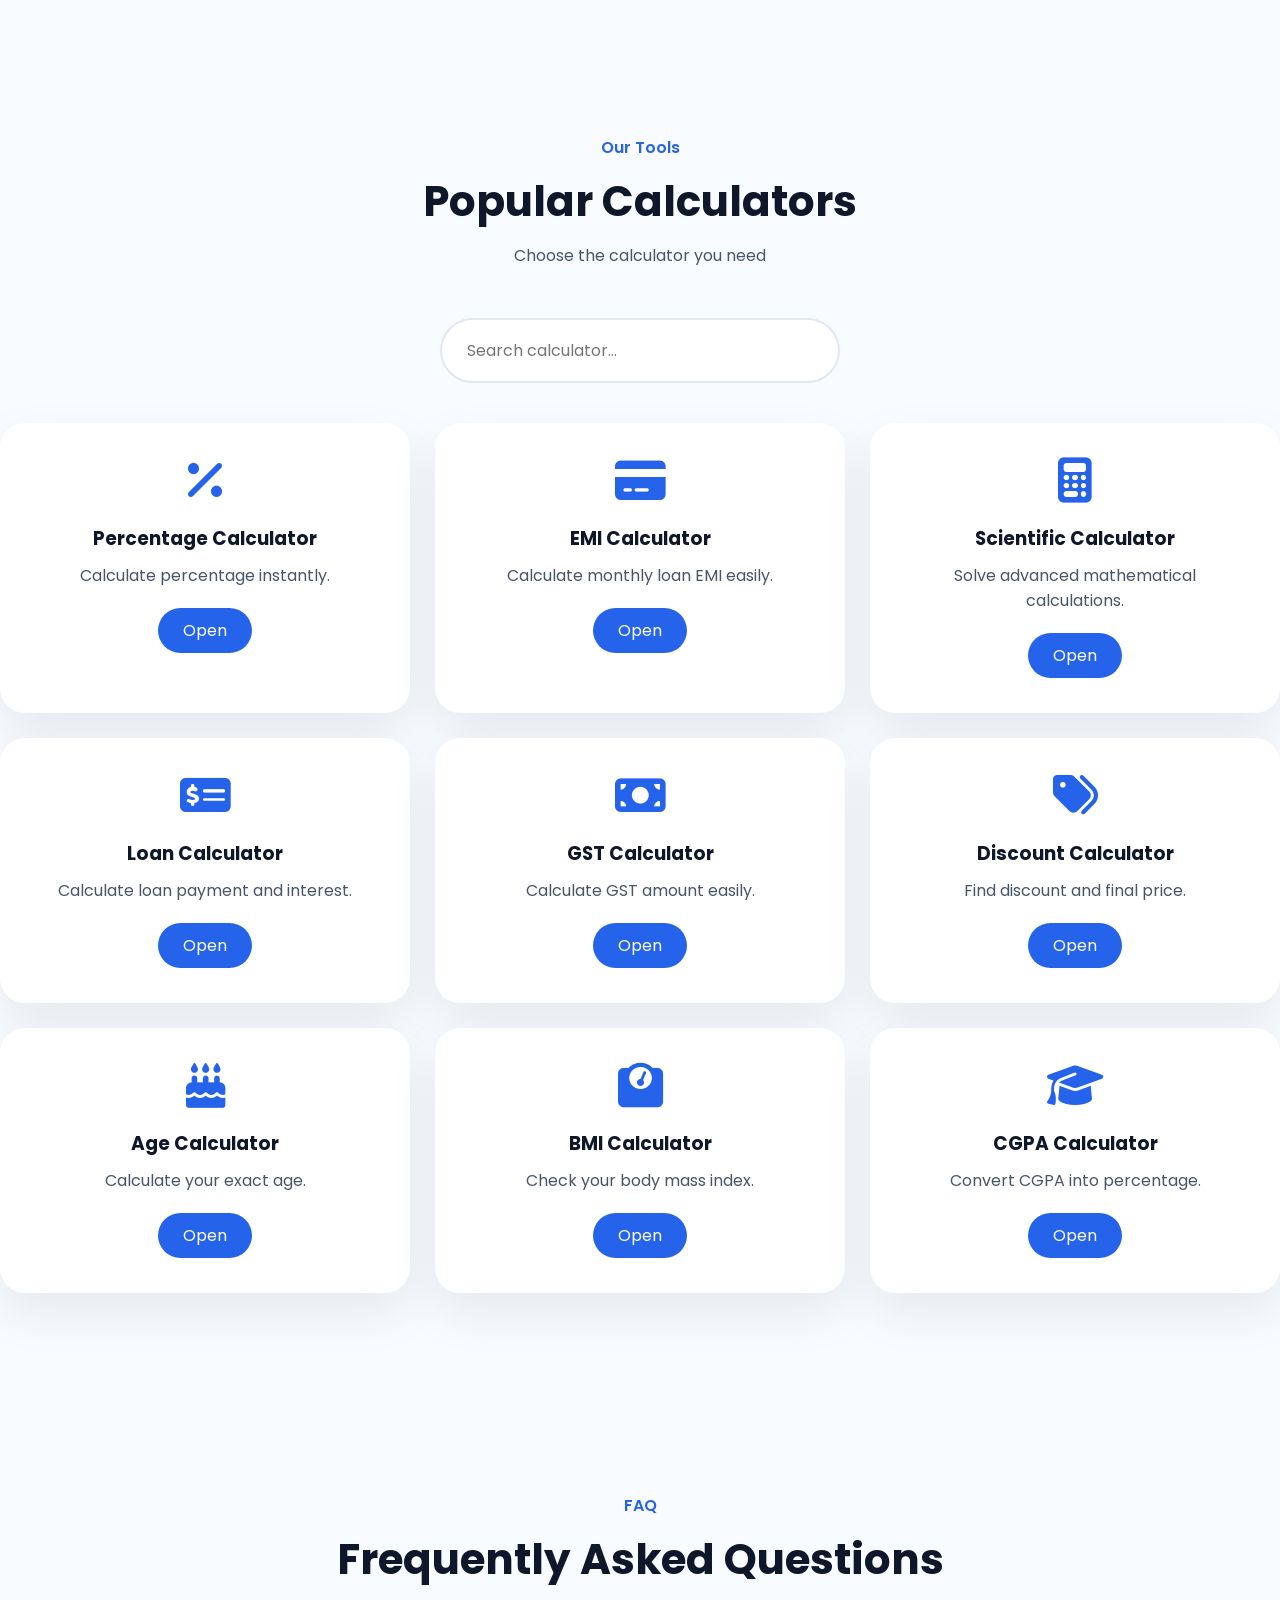
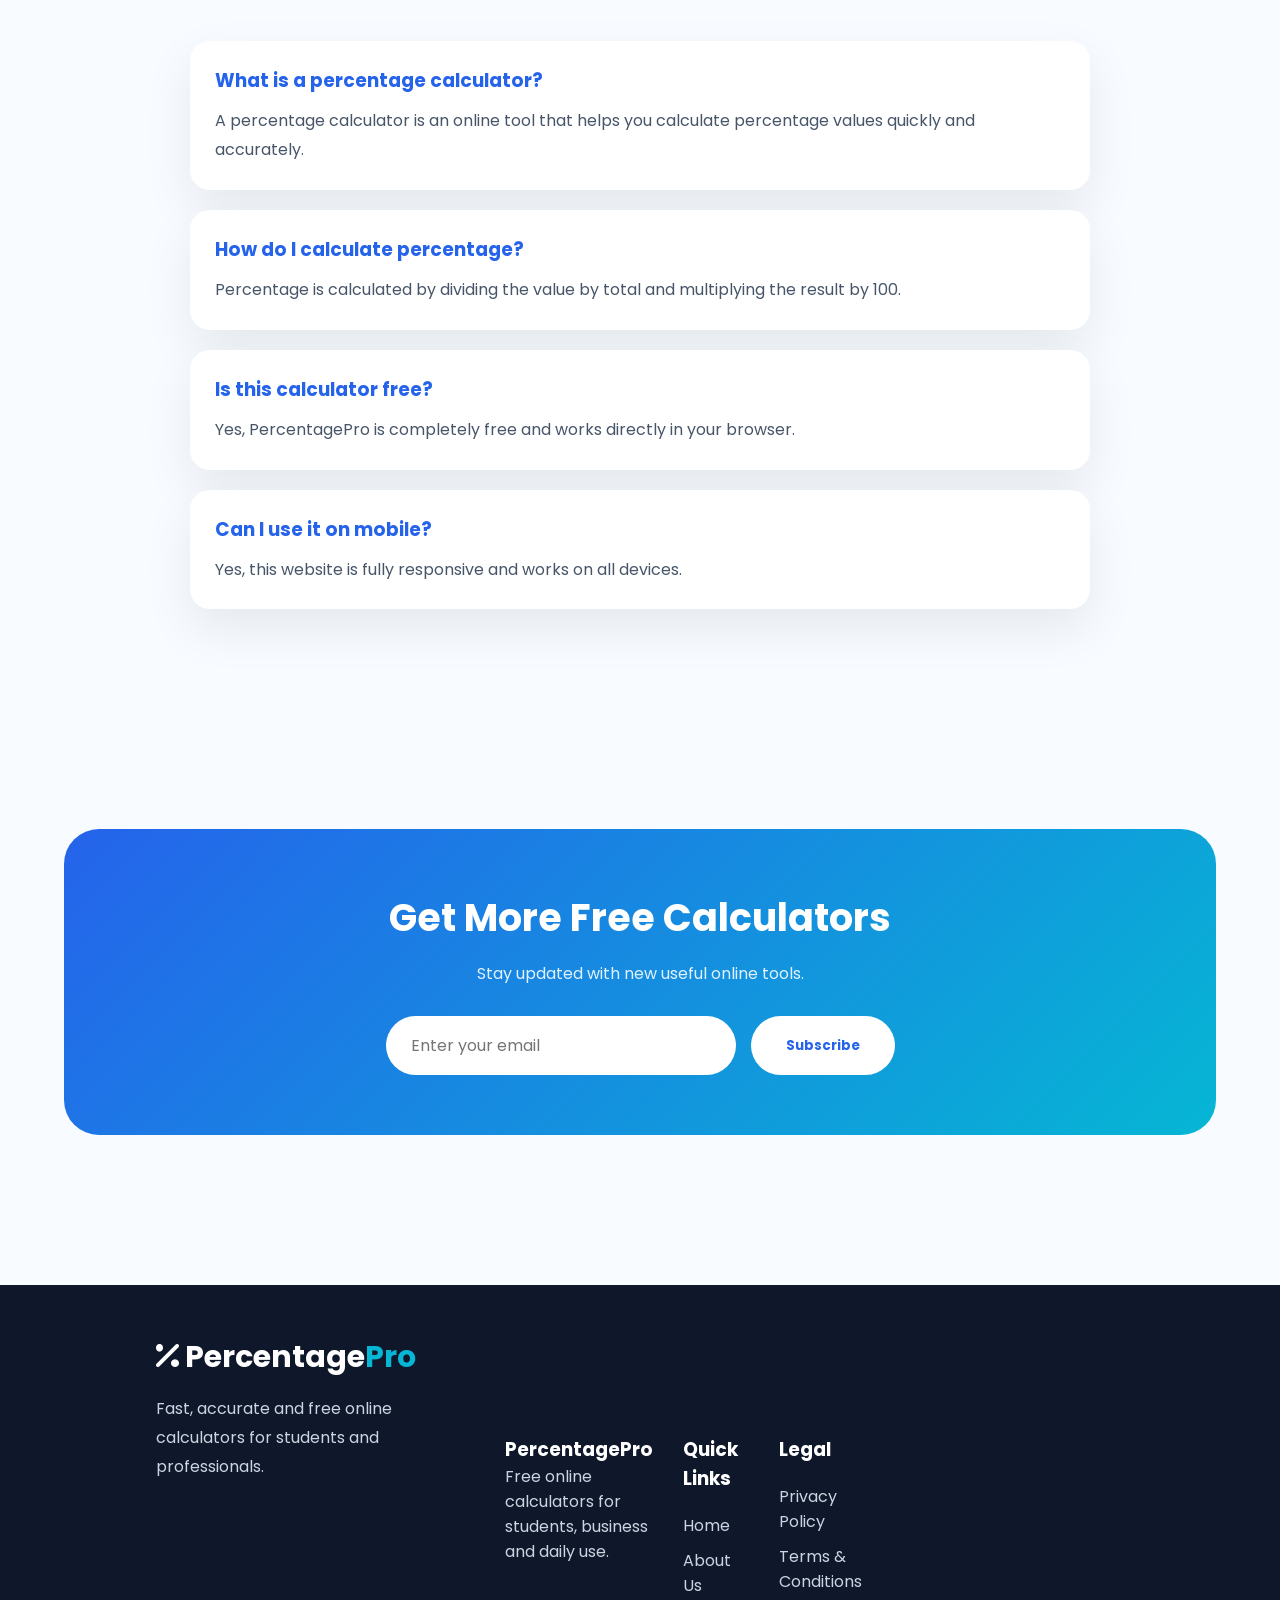
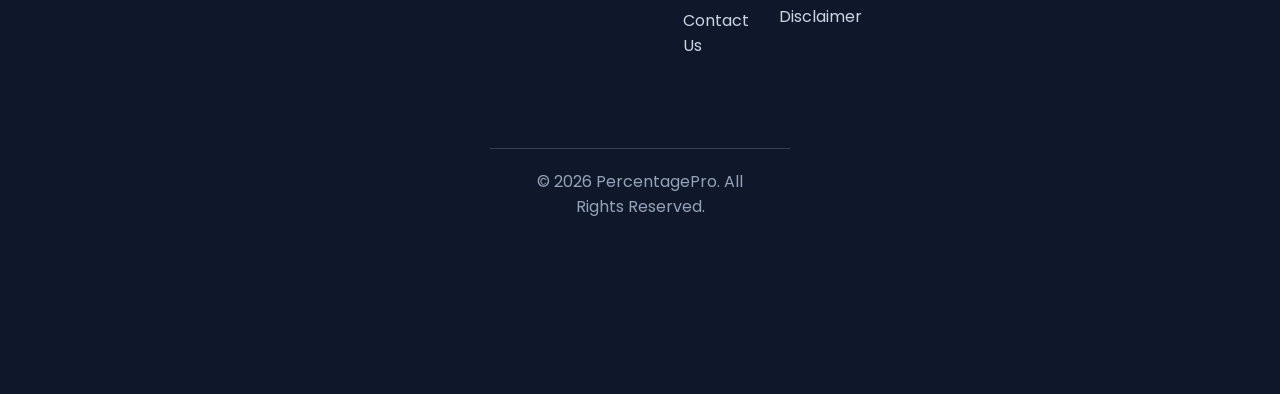
==== commit 8404027d: "Update index.html" ====
--- a/index.html
+++ b/index.html
@@ -18,7 +18,7 @@
 <meta charset="UTF-8">
 
 <meta name="viewport" content="width=device-width, initial-scale=1.0">
-
+<meta name="google-site-verification" content="kJ2Gcx6-3M4oY-reRV-A9rSwUa2E9cPFfe8SWFJNVXQ" />
 <title>
 Percentage Calculator Pro - Calculate Percentage Easily
 </title>
@@ -894,6 +894,33 @@
 
 
 
+ 
+
+<footer>
+
+
+<div class="footer-container">
+
+
+<div class="footer-about">
+
+
+<h3>
+PercentagePro
+</h3>
+
+
+<p>
+Free online calculators for students,
+business and daily use.
+</p>
+
+
+</div>
+
+
+
+
 <div class="footer-links">
 
 
@@ -901,143 +928,49 @@
 Quick Links
 </h3>
 
-<div class="footer-links">
-
-<h3>
-Legal
-</h3>
+
+<a href="index.html">
+Home
+</a>
+
 
 <a href="about.html">
 About Us
 </a>
 
+
+<a href="contact.html">
+Contact Us
+</a>
+
+
+</div>
+
+
+
+
+<div class="footer-links">
+
+
+<h3>
+Legal
+</h3>
+
+
 <a href="privacy.html">
 Privacy Policy
 </a>
 
+
 <a href="terms.html">
 Terms & Conditions
 </a>
 
+
 <a href="disclaimer.html">
 Disclaimer
 </a>
 
-<a href="contact.html">
-Contact Us
-</a>
-
-</div>
-
-<a href="#home">
-Home
-</a>
-
-
-<a href="#calculator">
-Calculator
-</a>
-
-
-<a href="#features">
-Features
-</a>
-
-
-<a href="#faq">
-FAQ
-</a>
-
-
-</div>
-
-
-
-
-
-<div class="footer-links">
-
-
-<h3>
-Follow Us
-</h3>
-
-
-<footer>
-
-
-<div class="footer-container">
-
-
-<div class="footer-about">
-
-
-<h3>
-PercentagePro
-</h3>
-
-
-<p>
-Free online calculators for students,
-business and daily use.
-</p>
-
-
-</div>
-
-
-
-
-<div class="footer-links">
-
-
-<h3>
-Quick Links
-</h3>
-
-
-<a href="index.html">
-Home
-</a>
-
-
-<a href="about.html">
-About Us
-</a>
-
-
-<a href="contact.html">
-Contact Us
-</a>
-
-
-</div>
-
-
-
-
-<div class="footer-links">
-
-
-<h3>
-Legal
-</h3>
-
-
-<a href="privacy.html">
-Privacy Policy
-</a>
-
-
-<a href="terms.html">
-Terms & Conditions
-</a>
-
-
-<a href="disclaimer.html">
-Disclaimer
-</a>
-
 
 </div>
 
@@ -1073,4 +1006,4 @@
 
 </body>
 
-</html>+</html>
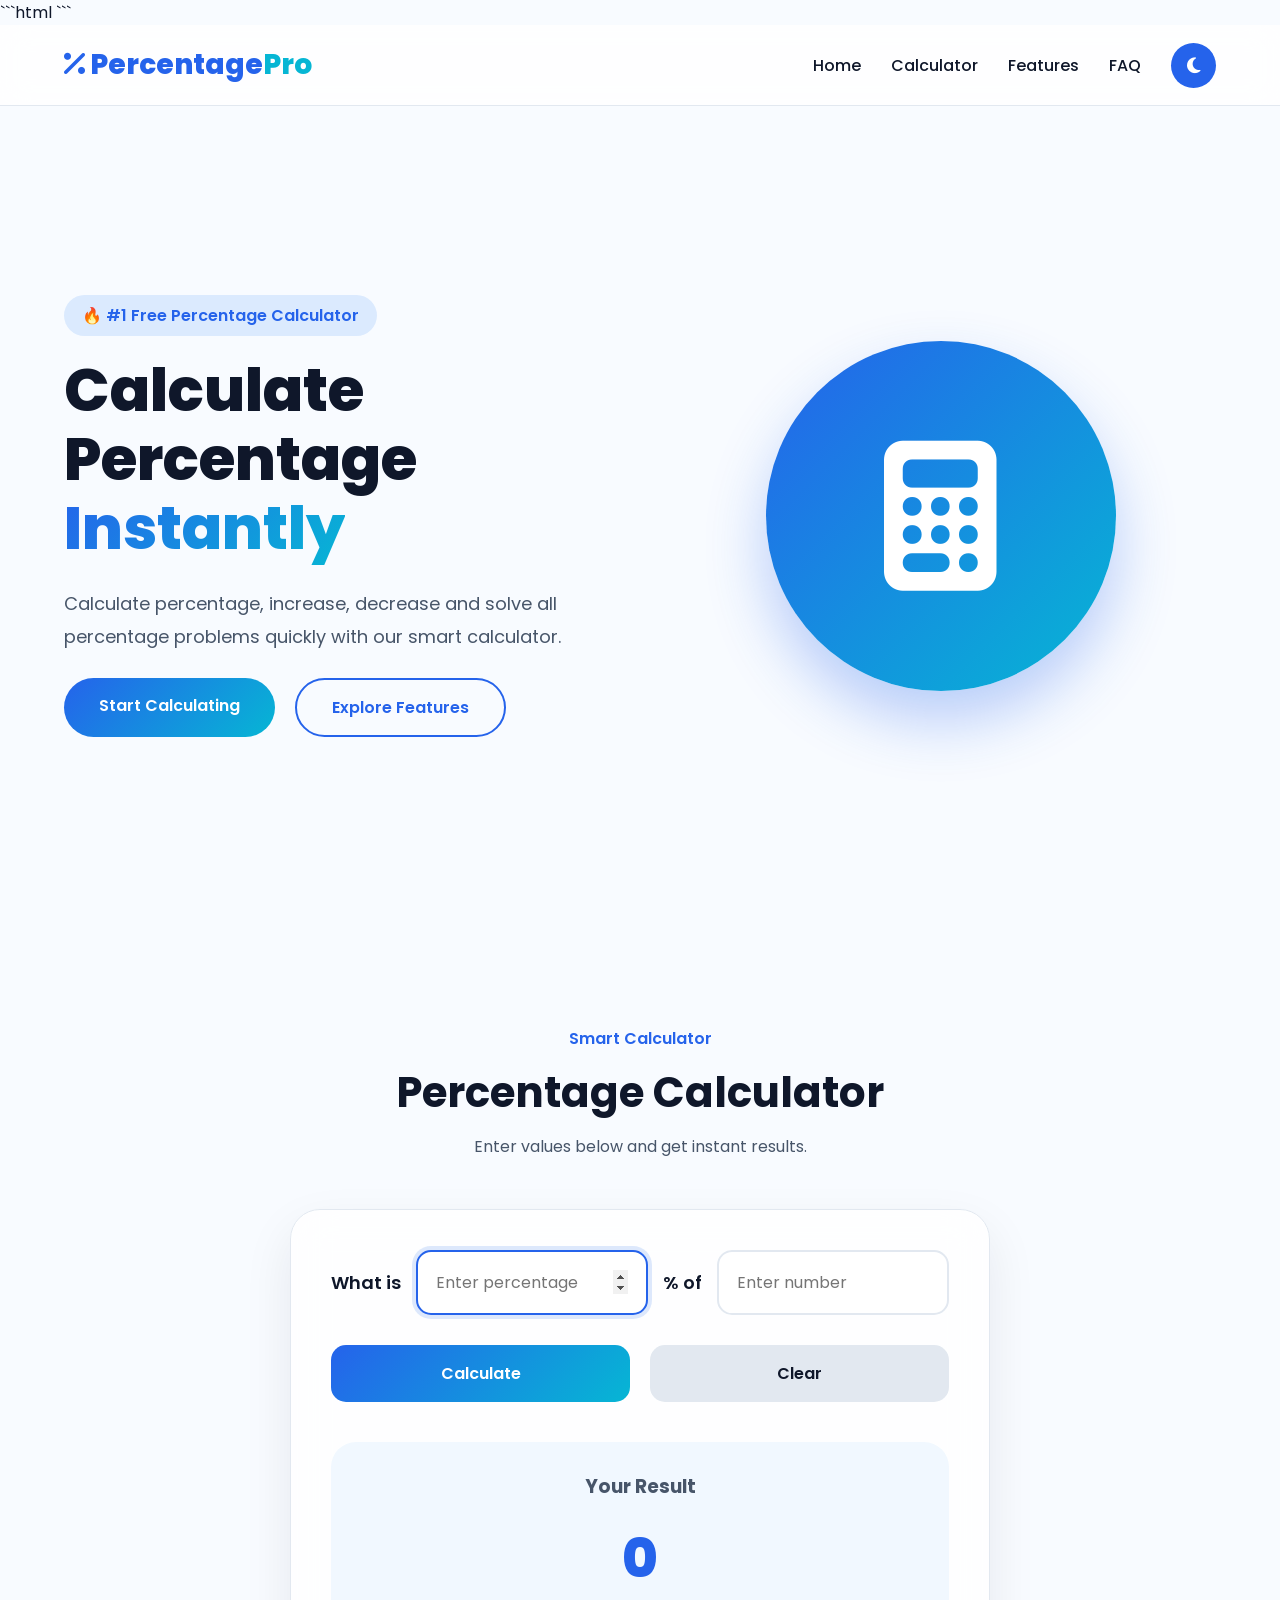
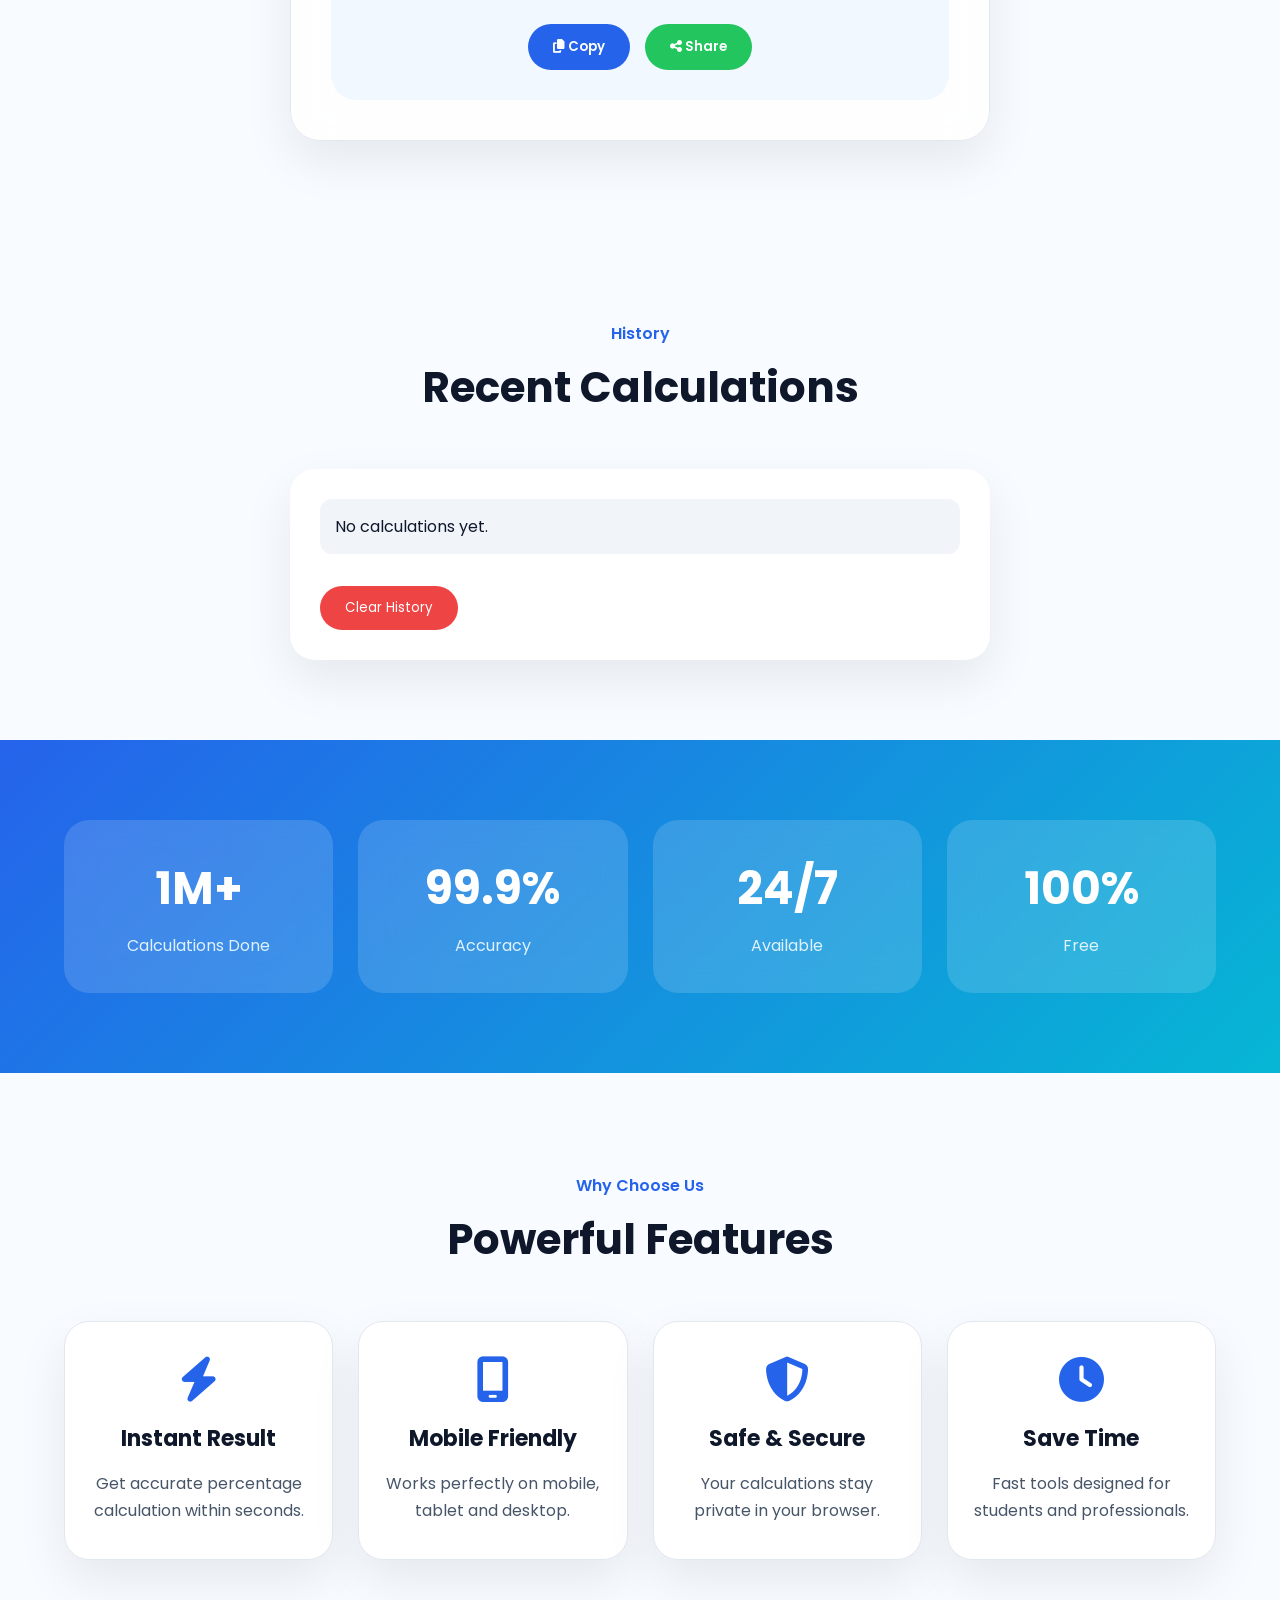
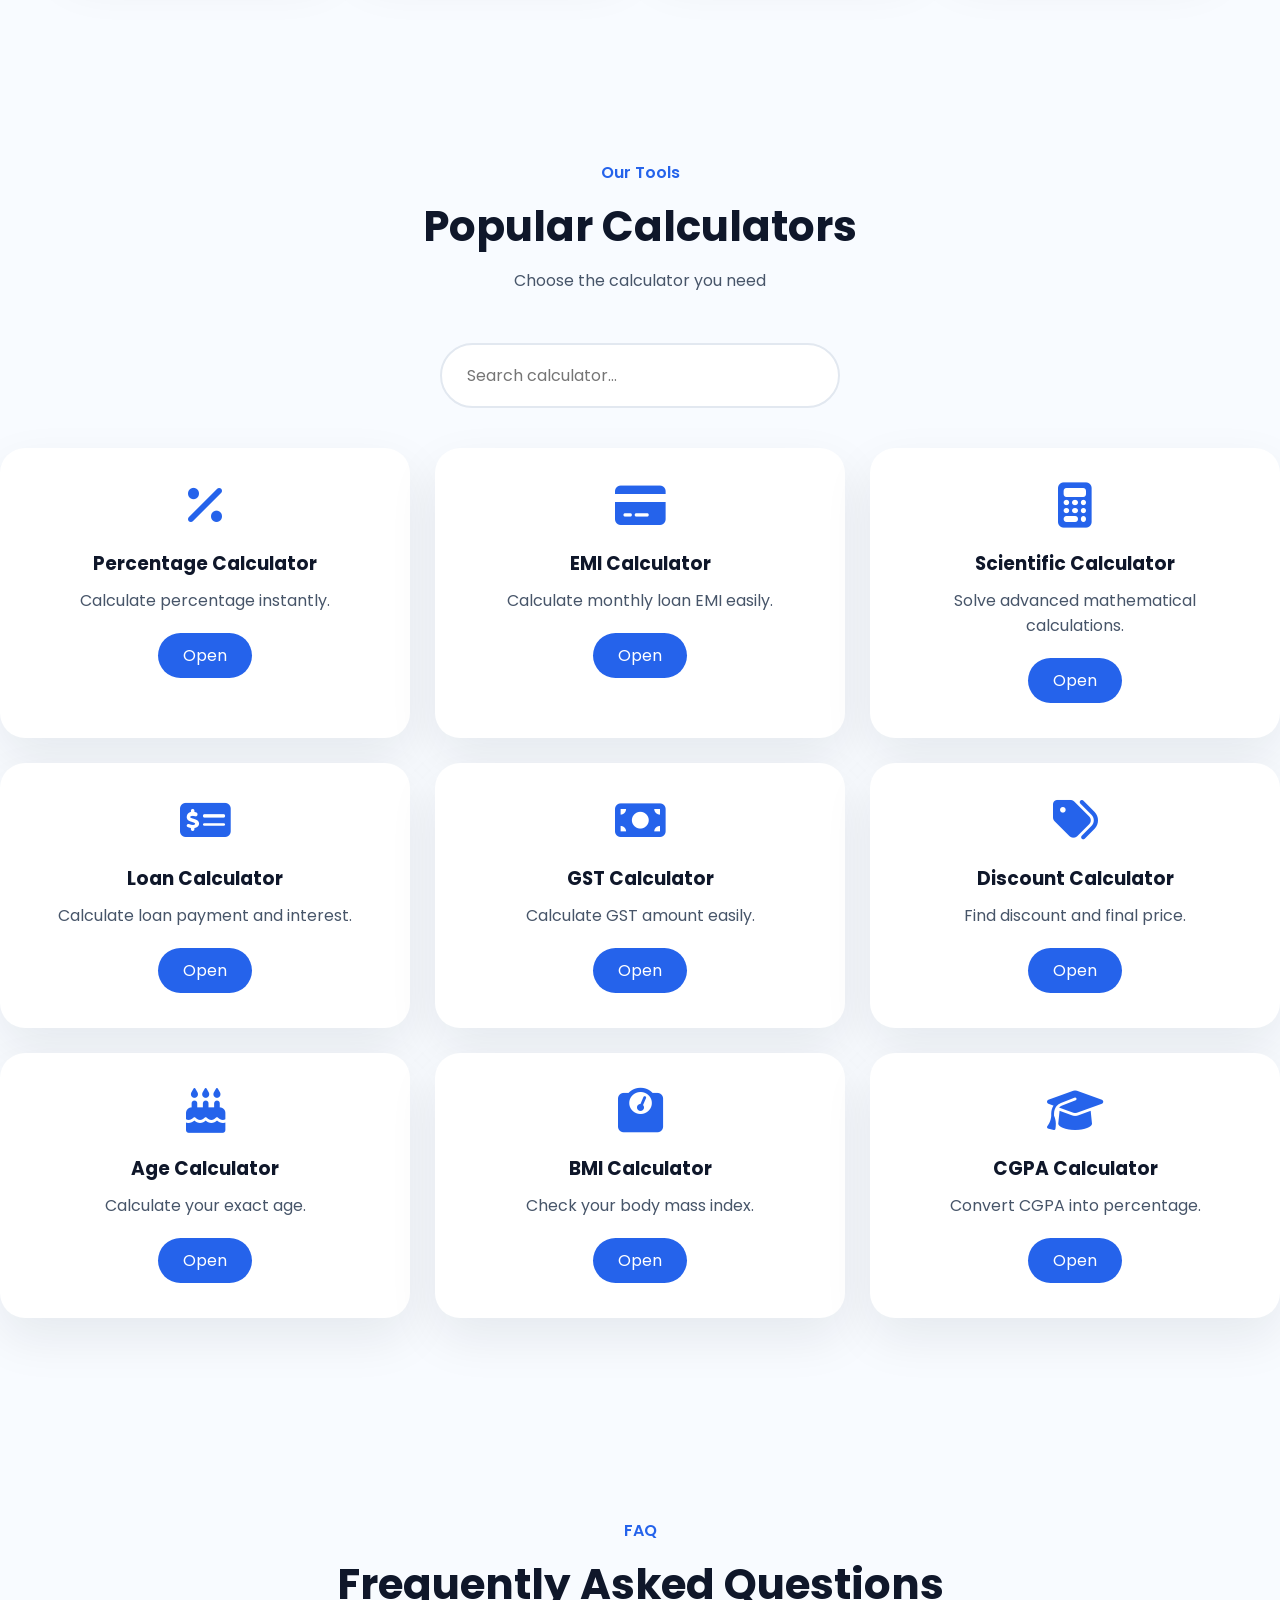
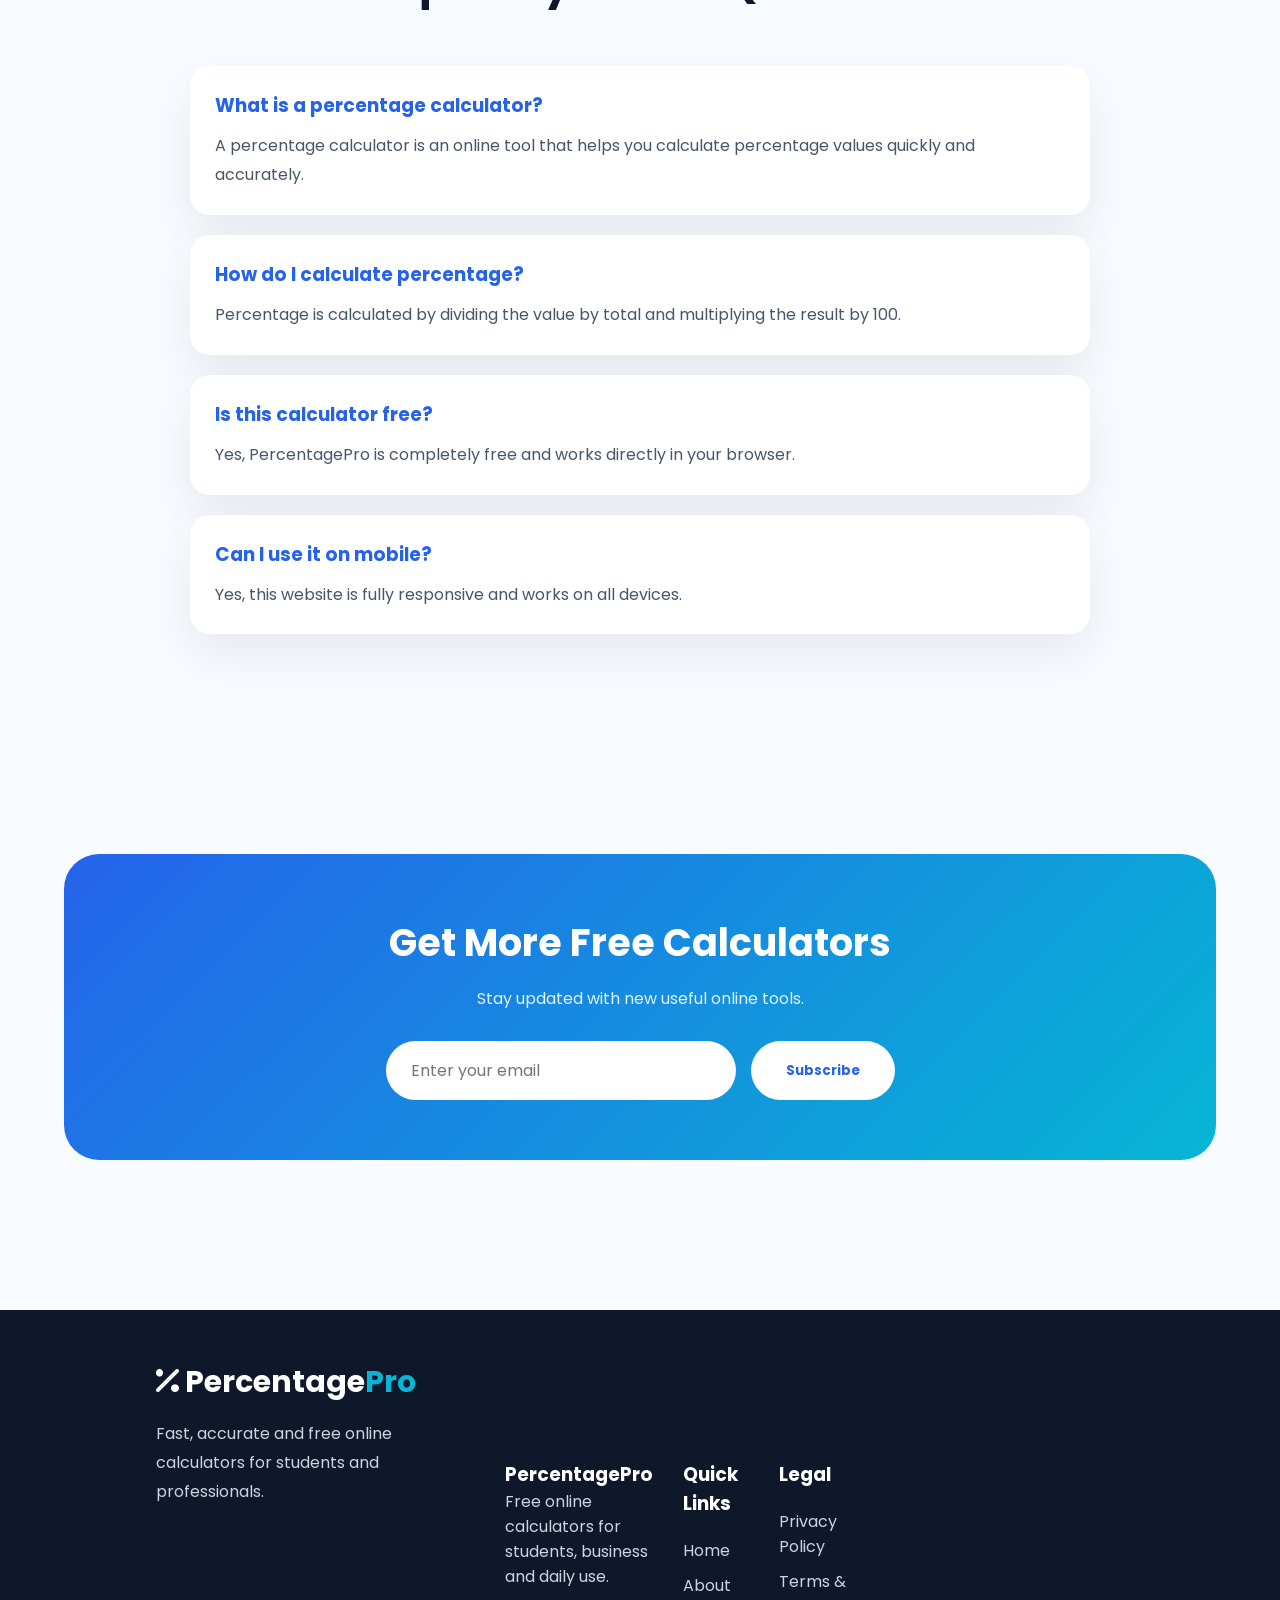
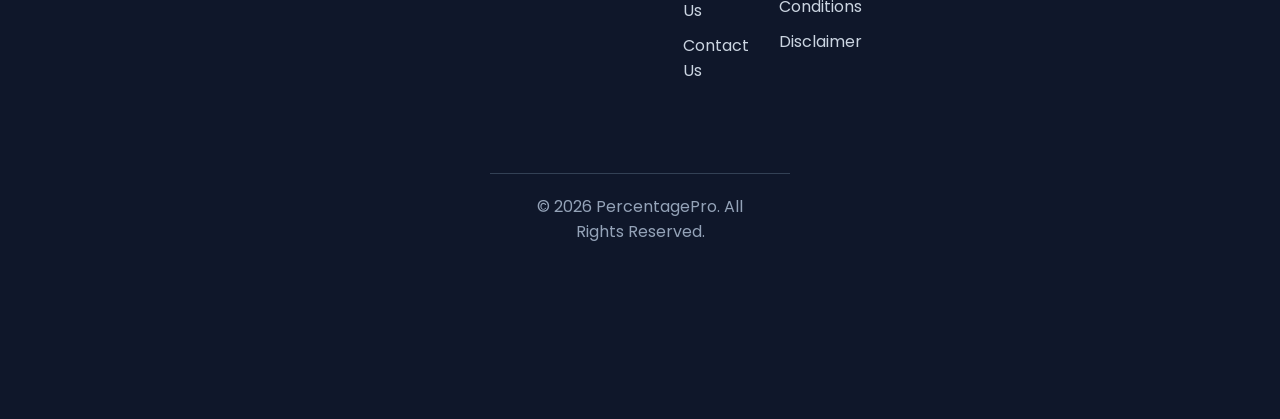
==== commit a131ed65: "Update index.html" ====
--- a/index.html
+++ b/index.html
@@ -1,61 +1,54 @@
 <!DOCTYPE html>
 <html lang="en">
-
+ ```html
 <head>
-<meta property="og:title" content="PercentagePro - Free Online Calculators">
-
-
-<meta property="og:description" content="Calculate percentage, GST, EMI, BMI, Age and more online calculators for free.">
-
-
-<meta property="og:type" content="website">
-
-
-<meta property="og:url" content="https://yourwebsite.com">
-
-
-<meta property="og:image" content="logo.png">
-<meta charset="UTF-8">
-
-<meta name="viewport" content="width=device-width, initial-scale=1.0">
-<meta name="google-site-verification" content="kJ2Gcx6-3M4oY-reRV-A9rSwUa2E9cPFfe8SWFJNVXQ" />
-<title>
-Percentage Calculator Pro - Calculate Percentage Easily
-</title>
-
-<meta name="description" content="Free online calculators including Percentage Calculator, GST Calculator, EMI Calculator, BMI Calculator, Age Calculator and more. Calculate instantly with PercentagePro.">
-
-
-<meta name="keywords" content="percentage calculator, gst calculator, discount calculator, age calculator, bmi calculator, cgpa calculator, emi calculator, loan calculator">
-
-
-<meta name="author" content="PercentagePro">
-
-
-<meta name="robots" content="index, follow">
-
-<meta name="description" content="
-Free online percentage calculator to calculate percentage,
-increase, decrease and more. Fast, accurate and easy to use.
-">
-
-<meta name="keywords" content="
-percentage calculator,
-percentage increase calculator,
-percentage decrease calculator,
-marks percentage calculator
-">
-
-<link rel="stylesheet" href="style.css">
-
-
-<!-- Font Awesome -->
-
-<link rel="stylesheet"
-href="https://cdnjs.cloudflare.com/ajax/libs/font-awesome/6.7.2/css/all.min.css">
-
+
+    <meta charset="UTF-8">
+    <meta name="viewport" content="width=device-width, initial-scale=1.0">
+
+    <title>Percentage Calculator Pro - Free Online Calculators</title>
+
+    <meta name="description" content="Free online calculators including Percentage, GST, EMI, BMI, Age, CGPA, Loan and Discount calculators. Calculate accurately and instantly with Percentage Calculator Pro.">
+
+    <meta name="keywords" content="percentage calculator, percentage increase calculator, percentage decrease calculator, GST calculator, EMI calculator, BMI calculator, age calculator, CGPA calculator, loan calculator, discount calculator">
+
+    <meta name="author" content="PercentagePro">
+
+    <meta name="robots" content="index, follow, max-image-preview:large">
+    <meta name="googlebot" content="index, follow">
+
+    <!-- Canonical URL -->
+    <link rel="canonical" href="https://all-calculator-pro.karanmorehub.com/">
+
+    <!-- Favicon -->
+    <link rel="icon" type="image/png" href="favicon.png">
+
+    <!-- Google Search Console -->
+    <meta name="google-site-verification" content="kJ2Gcx6-3M4oY-reRV-A9rSwUa2E9cPFfe8SWFJNVXQ">
+
+    <!-- Open Graph -->
+    <meta property="og:type" content="website">
+    <meta property="og:title" content="Percentage Calculator Pro - Free Online Calculators">
+    <meta property="og:description" content="Calculate percentage, GST, EMI, BMI, Age and other useful calculations online for free.">
+    <meta property="og:url" content="https://all-calculator-pro.karanmorehub.com/">
+    <meta property="og:site_name" content="Percentage Calculator Pro">
+    <meta property="og:image" content="https://all-calculator-pro.karanmorehub.com/logo.png">
+
+    <!-- Twitter -->
+    <meta name="twitter:card" content="summary_large_image">
+    <meta name="twitter:title" content="Percentage Calculator Pro - Free Online Calculators">
+    <meta name="twitter:description" content="Free online Percentage, GST, EMI, BMI, Age, CGPA and other calculators.">
+    <meta name="twitter:image" content="https://all-calculator-pro.karanmorehub.com/logo.png">
+
+    <!-- Font Awesome -->
+    <link rel="stylesheet"
+          href="https://cdnjs.cloudflare.com/ajax/libs/font-awesome/6.7.2/css/all.min.css">
+
+    <!-- Main CSS -->
+    <link rel="stylesheet" href="style.css">
 
 </head>
+```
 
 
 <body>
